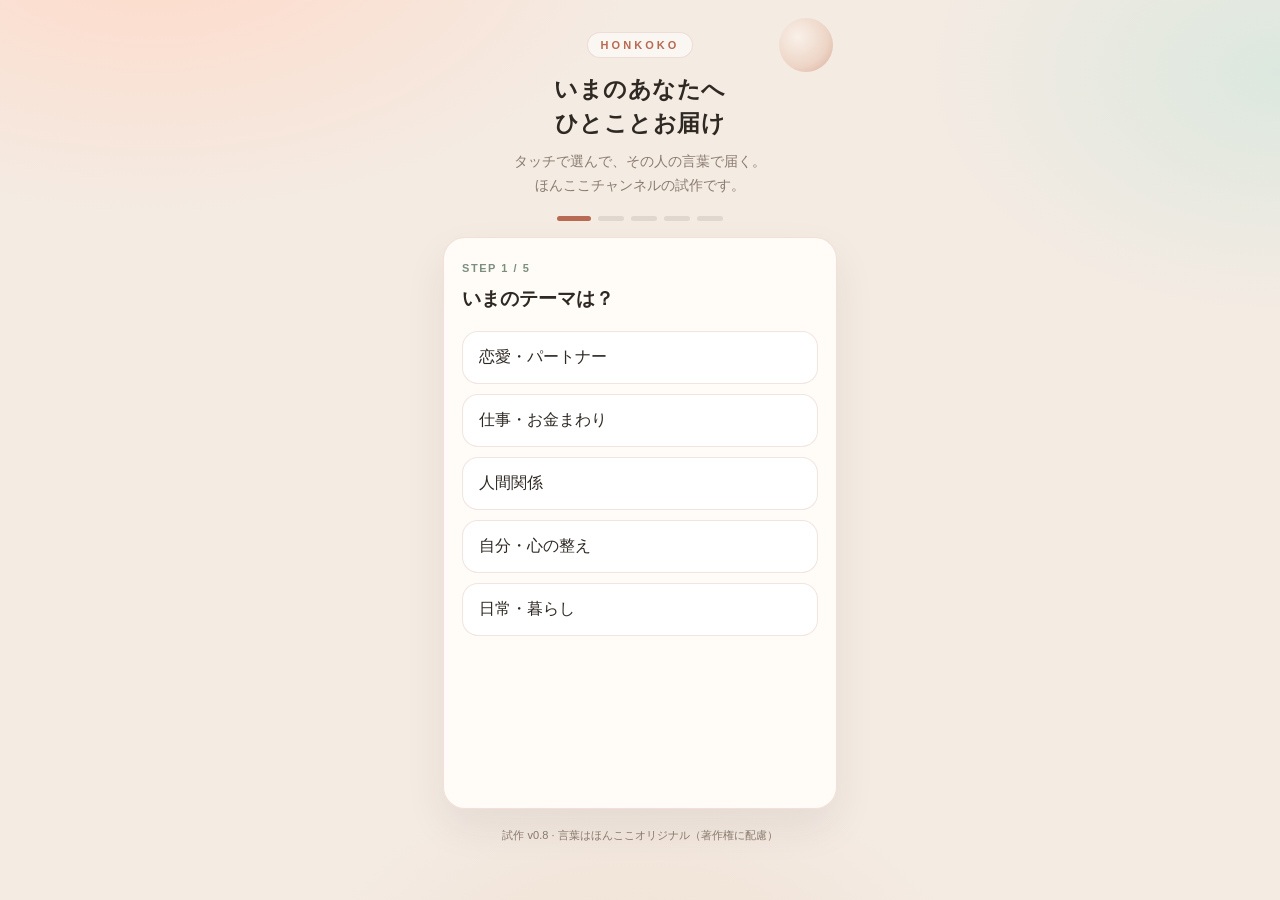
==== index.html @ 50300894 "Add ほんここ prototype" ====
<!DOCTYPE html>
<html lang="ja">
<head>
  <meta charset="UTF-8" />
  <meta name="viewport" content="width=device-width, initial-scale=1, viewport-fit=cover" />
  <meta name="theme-color" content="#f7f0e8" />
  <meta name="description" content="ほんここチャンネルのひとこと導き。直感で選ぶだけで、いまのあなたへ言葉をお届けします。" />
  <meta property="og:title" content="ほんここ — いまのあなたへ" />
  <meta property="og:description" content="直感で選ぶだけ。宇宙からのひとことをお届けします。" />
  <meta property="og:type" content="website" />
  <meta name="twitter:card" content="summary" />
  <link rel="icon" href="data:image/svg+xml,%3Csvg xmlns='http://www.w3.org/2000/svg' viewBox='0 0 64 64'%3E%3Ccircle cx='32' cy='32' r='30' fill='%23c4785a'/%3E%3Ctext x='32' y='40' text-anchor='middle' font-size='28' fill='white'%3Eほ%3C/text%3E%3C/svg%3E" />
  <title>ほんここ — いまのあなたへ</title>
  <style>
    :root {
      --bg: #f4ebe3;
      --ink: #2f2924;
      --muted: #8a7b6e;
      --accent: #b86b52;
      --accent2: #7a8f7e;
      --card: rgba(255, 252, 248, 0.92);
      --line: rgba(184, 107, 82, 0.18);
      --shadow: 0 18px 40px rgba(47, 41, 36, 0.08);
      --radius: 22px;
      --font: "Hiragino Sans", "Hiragino Kaku Gothic ProN", "Noto Sans JP", "Yu Gothic", sans-serif;
    }
    * { box-sizing: border-box; }
    html, body { height: 100%; }
    body {
      margin: 0;
      font-family: var(--font);
      color: var(--ink);
      background:
        radial-gradient(900px 520px at 12% -8%, #ffd9c8 0%, transparent 55%),
        radial-gradient(700px 480px at 100% 8%, #dce8df 0%, transparent 50%),
        radial-gradient(600px 400px at 50% 110%, #f0e0d2 0%, transparent 55%),
        var(--bg);
      min-height: 100%;
    }
    .shell {
      max-width: 430px;
      margin: 0 auto;
      min-height: 100%;
      padding: 28px 18px 44px;
      display: flex;
      flex-direction: column;
      position: relative;
    }
    .shell::before {
      content: "";
      position: absolute;
      top: 18px; right: 22px;
      width: 54px; height: 54px;
      border-radius: 50%;
      background: radial-gradient(circle at 35% 35%, #fff6ee, #e8c4b0 60%, #c4785a 100%);
      opacity: 0.55;
      filter: blur(0.2px);
      pointer-events: none;
    }
    header {
      text-align: center;
      padding: 4px 8px 14px;
      position: relative;
      z-index: 1;
    }
    .brand {
      display: inline-block;
      font-size: 11px;
      letter-spacing: 0.28em;
      color: var(--accent);
      font-weight: 700;
      padding: 6px 12px;
      border: 1px solid var(--line);
      border-radius: 999px;
      background: rgba(255,255,255,0.55);
    }
    h1 {
      margin: 14px 0 0;
      font-size: 1.42rem;
      font-weight: 700;
      line-height: 1.5;
      letter-spacing: 0.02em;
    }
    .sub {
      margin: 10px 0 0;
      font-size: 0.88rem;
      color: var(--muted);
      line-height: 1.7;
    }
    .progress {
      display: flex;
      gap: 7px;
      justify-content: center;
      margin: 4px 0 16px;
    }
    .dot {
      width: 26px;
      height: 5px;
      border-radius: 99px;
      background: rgba(47,41,36,0.1);
      transition: background 0.25s ease, width 0.25s ease;
    }
    .dot.on {
      background: var(--accent);
      width: 34px;
    }
    .card {
      background: var(--card);
      border: 1px solid var(--line);
      border-radius: var(--radius);
      box-shadow: var(--shadow);
      padding: 24px 18px 18px;
      flex: 1;
      backdrop-filter: blur(8px);
      -webkit-backdrop-filter: blur(8px);
    }
    .q-label {
      font-size: 11px;
      color: var(--accent2);
      letter-spacing: 0.14em;
      margin-bottom: 10px;
      font-weight: 700;
    }
    .q-title {
      font-size: 1.18rem;
      font-weight: 700;
      margin: 0 0 18px;
      line-height: 1.55;
    }
    .choices { display: grid; gap: 10px; }
    button.choice {
      appearance: none;
      border: 1.5px solid var(--line);
      background: #fff;
      color: var(--ink);
      border-radius: 16px;
      padding: 15px 16px;
      font: inherit;
      font-size: 1rem;
      text-align: left;
      cursor: pointer;
      transition: border-color 0.15s, background 0.15s, transform 0.08s, box-shadow 0.15s;
      box-shadow: 0 1px 0 rgba(255,255,255,0.8) inset;
    }
    button.choice:active { transform: scale(0.985); }
    button.choice:hover, button.choice:focus-visible {
      border-color: var(--accent);
      background: #f8ebe4;
      outline: none;
      box-shadow: 0 6px 16px rgba(184, 107, 82, 0.12);
    }
    .chips {
      display: flex;
      flex-wrap: wrap;
      gap: 8px;
      margin: 0 0 4px;
    }
    .chip {
      appearance: none;
      border: 1px solid var(--line);
      background: #fff;
      color: var(--muted);
      border-radius: 999px;
      padding: 8px 12px;
      font: inherit;
      font-size: 0.82rem;
      cursor: pointer;
    }
    .chip:hover, .chip:focus-visible {
      border-color: var(--accent);
      color: var(--accent);
      outline: none;
    }
    .who-field { display: grid; gap: 12px; }
    .who-input {
      width: 100%;
      appearance: none;
      border: 1.5px solid var(--line);
      background: #fff;
      color: var(--ink);
      border-radius: 16px;
      padding: 15px 16px;
      font: inherit;
      font-size: 1rem;
    }
    .who-input:focus {
      outline: none;
      border-color: var(--accent);
      background: #fff8f4;
    }
    .who-hint {
      margin: 0;
      font-size: 0.82rem;
      color: var(--muted);
      line-height: 1.6;
    }
    .result { text-align: center; padding: 6px 2px 2px; }
    .result .tag {
      display: inline-block;
      font-size: 11px;
      color: var(--accent2);
      background: #e8f0ea;
      border-radius: 99px;
      padding: 5px 12px;
      margin-bottom: 14px;
      letter-spacing: 0.04em;
      font-weight: 700;
    }
    .from-who {
      font-size: 0.92rem;
      color: var(--accent);
      font-weight: 700;
      margin: 0 0 12px;
      letter-spacing: 0.06em;
    }
    .quote {
      font-size: 1.12rem;
      line-height: 1.9;
      font-weight: 600;
      margin: 0 0 16px;
      white-space: pre-wrap;
      text-align: left;
      background: linear-gradient(180deg, #fff 0%, #fbf6f1 100%);
      border: 1px solid var(--line);
      border-radius: 18px;
      padding: 18px 16px;
    }
    .meta {
      font-size: 0.84rem;
      color: var(--muted);
      line-height: 1.65;
      margin: 0 0 20px;
    }
    .actions { display: grid; gap: 10px; }
    .btn {
      appearance: none;
      border: none;
      border-radius: 16px;
      padding: 15px 16px;
      font: inherit;
      font-size: 1rem;
      font-weight: 700;
      cursor: pointer;
    }
    .btn.primary {
      background: linear-gradient(180deg, #c8836a 0%, var(--accent) 100%);
      color: #fff;
      box-shadow: 0 8px 18px rgba(184, 107, 82, 0.28);
    }
    .btn.ghost {
      background: transparent;
      color: var(--ink);
      border: 1.5px solid var(--line);
    }
    .foot {
      text-align: center;
      margin-top: 18px;
      font-size: 11px;
      color: var(--muted);
      line-height: 1.6;
    }
    .hidden { display: none !important; }
  </style>
</head>
<body>
  <div class="shell">
    <header>
      <div class="brand">HONKOKO</div>
      <h1>いまのあなたへ<br />ひとことお届け</h1>
      <p class="sub">タッチで選んで、その人の言葉で届く。<br />ほんここチャンネルの試作です。</p>
    </header>

    <div class="progress" id="progress" aria-hidden="true">
      <div class="dot on" data-i="0"></div>
      <div class="dot" data-i="1"></div>
      <div class="dot" data-i="2"></div>
      <div class="dot" data-i="3"></div>
      <div class="dot" data-i="4"></div>
    </div>

    <main class="card" id="card"></main>

    <p class="foot">試作 v0.8 · 言葉はほんここオリジナル（著作権に配慮）</p>
  </div>

  <script>
    const questions = [
      {
        id: "theme",
        label: "STEP 1 / 5",
        title: "いまのテーマは？",
        choices: [
          { id: "love", label: "恋愛・パートナー" },
          { id: "work", label: "仕事・お金まわり" },
          { id: "people", label: "人間関係" },
          { id: "self", label: "自分・心の整え" },
          { id: "daily", label: "日常・暮らし" }
        ]
      },
      {
        id: "mood",
        label: "STEP 2 / 5",
        title: "いまの気分にいちばん近いのは？",
        choices: [
          { id: "tired", label: "ちょっと疲れている" },
          { id: "anxious", label: "不安がちらつく" },
          { id: "hopeful", label: "少し前向き" },
          { id: "foggy", label: "ぼんやりしている" }
        ]
      },
      {
        id: "need",
        label: "STEP 3 / 5",
        title: "いま、いちばんほしいものは？",
        choices: [
          { id: "ease", label: "安心・やすらぎ" },
          { id: "courage", label: "勇気・一歩" },
          { id: "kindness", label: "優しさ・許し" },
          { id: "reset", label: "切り替え・リセット" }
        ]
      },
      {
        id: "tone",
        label: "STEP 4 / 5",
        title: "どんな響きがいい？",
        choices: [
          { id: "soft", label: "やさしく包む" },
          { id: "clear", label: "きっぱり短い" },
          { id: "warm", label: "あたたかく励ます" },
          { id: "light", label: "くすっと軽い" }
        ]
      },
      {
        id: "who",
        label: "STEP 5 / 5",
        title: "最終、誰に言ってもらいたい？",
        type: "text",
        placeholder: "例）お母さん、未来の自分、推し、先生…",
        button: "この人の言葉で聞く",
        hint: "入力した人が言いそうな口調で届きます。下の候補をタップしてもOK。"
      }
    ];

    // Original lines only — no third-party copyrighted quotes
    const lines = [
      { themes: ["self", "daily"], moods: ["tired"], needs: ["ease"], tones: ["soft"], text: "今日は、ちゃんと休むことも前進です。肩の力、ひとつだけ抜いてみよう。", vibe: "やすらぎ" },
      { themes: ["self", "daily"], moods: ["tired"], needs: ["ease"], tones: ["clear"], text: "休む。それが今日の仕事です。", vibe: "休息宣言" },
      { themes: ["self", "daily"], moods: ["tired"], needs: ["ease"], tones: ["warm"], text: "がんばった自分に、先にありがとうを。残りは、明日の自分が運んでくれます。", vibe: "ねぎらい" },
      { themes: ["self", "daily"], moods: ["tired"], needs: ["ease"], tones: ["light"], text: "バッテリー残量、見なくても低そう。充電タイム開始でーす。", vibe: "充電開始" },
      { themes: ["self", "daily"], moods: ["tired"], needs: ["courage"], tones: ["soft"], text: "疲れていても、ほんの小さな一歩なら届く。その一歩で十分、今日は前進。", vibe: "小さな一歩" },
      { themes: ["self", "daily"], moods: ["tired"], needs: ["courage"], tones: ["clear"], text: "大仕事は明日。今日は、できるひとつだけ。", vibe: "ひとつだけ" },
      { themes: ["self", "daily"], moods: ["tired"], needs: ["courage"], tones: ["warm"], text: "大きな一歩じゃなくていい。コップ一杯の水くらいの勇気で、十分いまは前進。", vibe: "小さな勇気" },
      { themes: ["self", "daily"], moods: ["tired"], needs: ["courage"], tones: ["light"], text: "勇者も、まずは靴下から。今日のクエストはそれくらいで合格。", vibe: "靴下クエスト" },
      { themes: ["self", "daily"], moods: ["tired"], needs: ["kindness"], tones: ["soft"], text: "自分にだけは、今日いちばんやさしい人でいてあげて。", vibe: "自己への優しさ" },
      { themes: ["self", "daily"], moods: ["tired"], needs: ["kindness"], tones: ["clear"], text: "自分を責めない。今日はそれだけで立派。", vibe: "責めない" },
      { themes: ["self", "daily"], moods: ["tired"], needs: ["kindness"], tones: ["warm"], text: "ここまで来た自分を、まずは抱きしめてあげよう。成果より、存在をほめて。", vibe: "存在をほめる" },
      { themes: ["self", "daily"], moods: ["tired"], needs: ["kindness"], tones: ["light"], text: "完璧じゃなくていい日を、公式に許可します。はんこ、ぽん。", vibe: "ゆるし" },
      { themes: ["self", "daily"], moods: ["tired"], needs: ["reset"], tones: ["soft"], text: "いったん、心のタブを閉じよう。開きすぎたままでは、だれでも重い。", vibe: "タブを閉じる" },
      { themes: ["self", "daily"], moods: ["tired"], needs: ["reset"], tones: ["clear"], text: "いったん止めていい。止まった場所から、また歩き出せる。", vibe: "リセット" },
      { themes: ["self", "daily"], moods: ["tired"], needs: ["reset"], tones: ["warm"], text: "今日の終わりは、新しい始まりの入口。深呼吸ひとつで、場面転換。", vibe: "場面転換" },
      { themes: ["self", "daily"], moods: ["tired"], needs: ["reset"], tones: ["light"], text: "脳内ラジオ、いったんミュート。CMの時間です。", vibe: "ミュート" },
      { themes: ["self", "daily"], moods: ["anxious"], needs: ["ease"], tones: ["soft"], text: "不安は、未来の予報です。いまこの呼吸だけは、確実にあなたの味方。", vibe: "安心" },
      { themes: ["self", "daily"], moods: ["anxious"], needs: ["ease"], tones: ["clear"], text: "全部やらなくていい。いま扱えるひとつだけ、手元に置こう。", vibe: "焦点" },
      { themes: ["self", "daily"], moods: ["anxious"], needs: ["ease"], tones: ["warm"], text: "心配の波が来ても、岸にあなたはいる。波は通り過ぎるもの。", vibe: "岸にいる" },
      { themes: ["self", "daily"], moods: ["anxious"], needs: ["ease"], tones: ["light"], text: "不安ちゃん、受付は明日の朝九時からでお願いします。", vibe: "受付時間" },
      { themes: ["self", "daily"], moods: ["anxious"], needs: ["courage"], tones: ["soft"], text: "怖くてもいい。怖い気持ちの隣に、そっと座ってあげよう。", vibe: "寄り添い" },
      { themes: ["self", "daily"], moods: ["anxious"], needs: ["courage"], tones: ["clear"], text: "わからないままでも、次の小さな選択はできる。それで十分。", vibe: "決断の種" },
      { themes: ["self", "daily"], moods: ["anxious"], needs: ["courage"], tones: ["warm"], text: "震えながらでも進んだ人は、たくさんいる。あなたもその列に並んでいい。", vibe: "震えながらの一歩" },
      { themes: ["self", "daily"], moods: ["anxious"], needs: ["courage"], tones: ["light"], text: "心臓ドッキンドッキンは、やる気のファンファーレかも。解釈、自由です。", vibe: "ファンファーレ" },
      { themes: ["self", "daily"], moods: ["anxious"], needs: ["kindness"], tones: ["soft"], text: "心配しすぎた自分も、守りたかっただけ。まずは労ってから整えよう。", vibe: "理解" },
      { themes: ["self", "daily"], moods: ["anxious"], needs: ["kindness"], tones: ["clear"], text: "不安な自分を、敵にしない。味方にすると楽になる。", vibe: "味方にする" },
      { themes: ["self", "daily"], moods: ["anxious"], needs: ["kindness"], tones: ["warm"], text: "慎重なあなたは、大事なものを守れる人。その性質は宝物です。", vibe: "慎重は宝物" },
      { themes: ["self", "daily"], moods: ["anxious"], needs: ["kindness"], tones: ["light"], text: "心配屋さん表彰状、今日もあなたに。でも副賞はホットミルクで。", vibe: "表彰状" },
      { themes: ["self", "daily"], moods: ["anxious"], needs: ["reset"], tones: ["soft"], text: "頭のざわめきを、いったん床に置いてみよう。持ち運ぶのは、いまだけでいい。", vibe: "床に置く" },
      { themes: ["self", "daily"], moods: ["anxious"], needs: ["reset"], tones: ["clear"], text: "想像の最悪は、いったん閉じて。現実の次の一歩だけ見る。", vibe: "最悪を閉じる" },
      { themes: ["self", "daily"], moods: ["anxious"], needs: ["reset"], tones: ["warm"], text: "思考のループから降りて、温かい飲み物の側へ。体が先に落ち着くと、心も続く。", vibe: "体から整える" },
      { themes: ["self", "daily"], moods: ["anxious"], needs: ["reset"], tones: ["light"], text: "脳内ニュース速報、一時休止。茶番はあとで見直せばいい。", vibe: "軽やか切り替え" },
      { themes: ["self", "daily"], moods: ["hopeful"], needs: ["ease"], tones: ["soft"], text: "うまくいきそうな日ほど、自分を急かさなくていい。流れに身を預けて。", vibe: "流れ" },
      { themes: ["self", "daily"], moods: ["hopeful"], needs: ["ease"], tones: ["clear"], text: "期待は持つ。執着は置いていく。そのバランスが、いちばん強い。", vibe: "バランス" },
      { themes: ["self", "daily"], moods: ["hopeful"], needs: ["ease"], tones: ["warm"], text: "いい予感があるなら、肩の力は抜いたまま受け取ろう。余裕が幸運を呼ぶ。", vibe: "余裕で受け取る" },
      { themes: ["self", "daily"], moods: ["hopeful"], needs: ["ease"], tones: ["light"], text: "今日の運気、いい感じ。焦って追い駆けると、走って逃げるかも。", vibe: "追いかけない" },
      { themes: ["self", "daily"], moods: ["hopeful"], needs: ["courage"], tones: ["soft"], text: "その予感、大事にして。小さな火種は、大事にするとちゃんと灯になる。", vibe: "予感を大事に" },
      { themes: ["self", "daily"], moods: ["hopeful"], needs: ["courage"], tones: ["clear"], text: "うまくいく確信がなくても、試す許可はもう出ている。", vibe: "試す許可" },
      { themes: ["self", "daily"], moods: ["hopeful"], needs: ["courage"], tones: ["warm"], text: "前に進みたい気持ちがいるなら、もうスタートは切れている。あとは速度の調整だけ。", vibe: "スタート済" },
      { themes: ["self", "daily"], moods: ["hopeful"], needs: ["courage"], tones: ["light"], text: "やる気ゲージ満タンっぽい。ボス戦のまえに、まずセーブしてね。", vibe: "セーブして進む" },
      { themes: ["self", "daily"], moods: ["hopeful"], needs: ["kindness"], tones: ["soft"], text: "うまくいきそうな自分にも、やさしくいて。張り切りすぎは、優しさの反対。", vibe: "張り切りすぎ注意" },
      { themes: ["self", "daily"], moods: ["hopeful"], needs: ["kindness"], tones: ["clear"], text: "好調な日ほど、自分と周囲にありがとうを。", vibe: "ありがとう" },
      { themes: ["self", "daily"], moods: ["hopeful"], needs: ["kindness"], tones: ["warm"], text: "前を向けるあなたは、すでに誰かの灯りになっているかもしれない。", vibe: "灯" },
      { themes: ["self", "daily"], moods: ["hopeful"], needs: ["kindness"], tones: ["light"], text: "いい調子の自分に、拍手。観客はいまのところ一人で十分。", vibe: "一人拍手" },
      { themes: ["self", "daily"], moods: ["hopeful"], needs: ["reset"], tones: ["soft"], text: "勢いがあるときほど、一度立ち止まれます。景色を見てから再出発。", vibe: "景色を見る" },
      { themes: ["self", "daily"], moods: ["hopeful"], needs: ["reset"], tones: ["clear"], text: "良い流れは、整えながら乗る。散らかしたままでは続かない。", vibe: "整えながら" },
      { themes: ["self", "daily"], moods: ["hopeful"], needs: ["reset"], tones: ["warm"], text: "前向きな今を、深呼吸で一度リセット。新鮮なまま、次へ運ぼう。", vibe: "新鮮なまま" },
      { themes: ["self", "daily"], moods: ["hopeful"], needs: ["reset"], tones: ["light"], text: "いい感じの波、来てる。乗りすぎず、ジャンプしすぎず、にこっと漕ごう。", vibe: "軽やか前進" },
      { themes: ["self", "daily"], moods: ["foggy"], needs: ["ease"], tones: ["soft"], text: "はっきりしなくていい時間もあります。ぼんやりのまま、安心していよう。", vibe: "ぼんやり安心" },
      { themes: ["self", "daily"], moods: ["foggy"], needs: ["ease"], tones: ["clear"], text: "決めなくていい。今日は、決める日じゃなくていい。", vibe: "決めなくていい" },
      { themes: ["self", "daily"], moods: ["foggy"], needs: ["ease"], tones: ["warm"], text: "わからないままでも、あなたはここにいる。それだけで今日の合格点。", vibe: "存在の安心" },
      { themes: ["self", "daily"], moods: ["foggy"], needs: ["ease"], tones: ["light"], text: "頭のなか、霧警報発令中。運転は控えめに、おやつは多めに。", vibe: "霧警報" },
      { themes: ["self", "daily"], moods: ["foggy"], needs: ["courage"], tones: ["soft"], text: "見えなくても、足もとだけは確か。そこからでいい。", vibe: "足もと" },
      { themes: ["self", "daily"], moods: ["foggy"], needs: ["courage"], tones: ["clear"], text: "全体像はあと。まずは目の前の五分だけ動く。", vibe: "五分だけ" },
      { themes: ["self", "daily"], moods: ["foggy"], needs: ["courage"], tones: ["warm"], text: "はっきりしなくていい。ぼんやりしたままの優しさで、今日を通過しよう。", vibe: "ぼんやり優しさ" },
      { themes: ["self", "daily"], moods: ["foggy"], needs: ["courage"], tones: ["light"], text: "方向がぼやけてても、靴は履ける。外の空気が、ヒントを運んでくる。", vibe: "外への一歩" },
      { themes: ["self", "daily"], moods: ["foggy"], needs: ["kindness"], tones: ["soft"], text: "動けない日は、心が充電中のサイン。コンセントは抜かなくて大丈夫。", vibe: "充電" },
      { themes: ["self", "daily"], moods: ["foggy"], needs: ["kindness"], tones: ["clear"], text: "ぼんやり自分を、雑に扱わない。丁寧に扱うほど、霧は薄くなる。", vibe: "丁寧に扱う" },
      { themes: ["self", "daily"], moods: ["foggy"], needs: ["kindness"], tones: ["warm"], text: "ペースが遅い自分にも、席を用意してあげよう。ここにいていい。", vibe: "席がある" },
      { themes: ["self", "daily"], moods: ["foggy"], needs: ["kindness"], tones: ["light"], text: "頭の中、読み込み中です…しばらくお待ちください。お茶どうぞ。", vibe: "読み込み中" },
      { themes: ["self", "daily"], moods: ["foggy"], needs: ["reset"], tones: ["soft"], text: "ぼんやりも、心が整理している時間。霧が晴れる順番は、急がなくていい。", vibe: "霧の時間" },
      { themes: ["self", "daily"], moods: ["foggy"], needs: ["reset"], tones: ["clear"], text: "答えを急がなくていい。まず窓を開けて、空気だけ入れ替えよう。", vibe: "換気" },
      { themes: ["self", "daily"], moods: ["foggy"], needs: ["reset"], tones: ["warm"], text: "情報をいったん全部下ろして。空っぽのあとに、必要なものだけ戻そう。", vibe: "いったん空に" },
      { themes: ["self", "daily"], moods: ["foggy"], needs: ["reset"], tones: ["light"], text: "頭のデスクトップ、整理タイム。アイコン多すぎ案件です。", vibe: "デスクトップ整理" },
      { themes: ["self", "daily"], moods: ["tired", "foggy"], needs: ["ease", "kindness"], tones: ["soft", "warm"], text: "無理して輝かなくていい夜もある。淡い光のままで、十分美しい。", vibe: "淡い光" },
      { themes: ["self", "daily"], moods: ["anxious", "tired"], needs: ["ease", "reset"], tones: ["soft", "clear"], text: "心が騒がしいときは、世界を小さくしていい。いまの部屋と、いまの呼吸だけで。", vibe: "世界を小さく" },
      { themes: ["self", "daily"], moods: ["hopeful", "anxious"], needs: ["courage", "ease"], tones: ["warm", "soft"], text: "期待と不安が同居していても大丈夫。両方いるのは、本気のしるし。", vibe: "本気のしるし" },
      { themes: ["self", "daily"], moods: ["tired", "hopeful"], needs: ["courage", "reset"], tones: ["warm", "light"], text: "疲れてても、ほんの少し楽しみがある。その芽を、水の代わりに笑顔で。", vibe: "楽しみの芽" },
      { themes: ["self", "daily"], moods: ["foggy", "anxious"], needs: ["kindness", "ease"], tones: ["soft", "warm"], text: "はっきりしない不安も、名前をつけてあげると小さくなる。「わからない」でいい。", vibe: "名前をつける" },
      { themes: ["self", "daily"], moods: ["hopeful", "foggy"], needs: ["reset", "courage"], tones: ["clear", "light"], text: "霧の向こうに、たぶん道はある。見えなくても、一歩分だけ確かめて進もう。", vibe: "一歩分の確かさ" },
      { themes: ["self", "daily"], moods: ["tired"], needs: ["ease", "kindness"], tones: ["soft", "light"], text: "今日の自分に、満点じゃなくて「出席点」をあげよう。来ただけで偉い。", vibe: "出席点" },
      { themes: ["self", "daily"], moods: ["anxious"], needs: ["courage", "kindness"], tones: ["warm", "clear"], text: "怖いのは、あなたが大切にしている証拠。大切だから、守ろうとする。", vibe: "大切の証拠" },
      { themes: ["self", "daily"], moods: ["hopeful"], needs: ["kindness", "ease"], tones: ["soft", "warm"], text: "うまくいきそうなときほど、足元の自分を甘やかして。燃料は優しさです。", vibe: "燃料は優しさ" },
      { themes: ["self", "daily"], moods: ["foggy"], needs: ["reset", "ease"], tones: ["soft", "clear"], text: "考えすぎのスイッチ、オフ。感じるスイッチだけ、オンのままで。", vibe: "感じるオン" },
      { themes: ["self", "daily"], moods: ["tired", "anxious"], needs: ["reset"], tones: ["clear", "light"], text: "今日のノルマ、半分でいい。いや、三分の一でも天才。", vibe: "ノルマ半減" },
      { themes: ["self", "daily"], moods: ["hopeful"], needs: ["courage"], tones: ["soft", "warm", "clear"], text: "あなたの「やってみたい」は、すでに世界への招待状。返事は、小さな行動で。", vibe: "招待状" },
      { themes: ["love"], moods: ["anxious"], needs: ["ease"], tones: ["soft"], text: "好きな気持ちが揺れるときほど、自分の呼吸を先に大切に。関係は、落ち着いた場所から育ちます。", vibe: "恋愛・安心" },
      { themes: ["love"], moods: ["anxious"], needs: ["courage"], tones: ["warm"], text: "伝えてみたくなったその一言は、勇気の芽です。完璧な言い方じゃなくていい。", vibe: "恋愛・伝える" },
      { themes: ["love"], moods: ["hopeful"], needs: ["courage"], tones: ["clear"], text: "好意は、小さくても本物。試しに一歩だけ、素直になってみよう。", vibe: "恋愛・一歩" },
      { themes: ["love"], moods: ["tired"], needs: ["kindness"], tones: ["soft"], text: "好きな人の前でも、無理に元気じゃなくていい。素のあなたで、十分魅力がある。", vibe: "恋愛・素の自分" },
      { themes: ["love"], moods: ["foggy"], needs: ["reset"], tones: ["clear"], text: "相手の気持ちを想像しすぎたら、いったん停止。わかる範囲だけ扱う。", vibe: "恋愛・想像停止" },
      { themes: ["love"], moods: ["hopeful"], needs: ["ease"], tones: ["warm"], text: "うまくいきそうな恋ほど、焦らず味わって。急ぐほど、大事な景色を見落とす。", vibe: "恋愛・味わう" },
      { themes: ["love"], moods: ["anxious"], needs: ["kindness"], tones: ["light"], text: "既読スルーの裁判、本日休廷。判決はあした以降で大丈夫。", vibe: "恋愛・休廷" },
      { themes: ["love"], moods: ["tired"], needs: ["reset"], tones: ["soft"], text: "恋の悩みで疲れている日は、自分を恋人みたいに扱ってあげよう。", vibe: "恋愛・自分を大切に" },
      { themes: ["love"], moods: ["foggy"], needs: ["ease"], tones: ["warm"], text: "好きか嫌いか、いまはっきりしなくていい。心が追いつく順番を、待ってあげて。", vibe: "恋愛・待つ" },
      { themes: ["love"], moods: ["hopeful"], needs: ["kindness"], tones: ["soft"], text: "相手を大切にできる人は、自分のことも大切にしていい。両方あって、はじめて続く。", vibe: "恋愛・両立" },
      { themes: ["love"], moods: ["anxious"], needs: ["reset"], tones: ["clear"], text: "不安な空想より、今日できた優しさを見る。事実のほうが、心に優しい。", vibe: "恋愛・事実を見る" },
      { themes: ["love"], moods: ["tired"], needs: ["courage"], tones: ["light"], text: "告白レベルじゃなくていい。スタンプひとつ分の勇気から、物語は動く。", vibe: "恋愛・スタンプ一歩" },
      { themes: ["work"], moods: ["tired"], needs: ["ease"], tones: ["soft"], text: "仕事の疲れは、あなたの価値を下げません。今日の貢献に、静かに点をあげよう。", vibe: "仕事・ねぎらい" },
      { themes: ["work"], moods: ["anxious"], needs: ["courage"], tones: ["clear"], text: "全部やらなくていい。いまの一通、いまの一件だけを相手にする。", vibe: "仕事・一件だけ" },
      { themes: ["work"], moods: ["hopeful"], needs: ["courage"], tones: ["warm"], text: "新しい挑戦の予感があるなら、小さく試していい。失敗は、調べもの扱い。", vibe: "仕事・小さく試す" },
      { themes: ["work"], moods: ["foggy"], needs: ["reset"], tones: ["clear"], text: "優先順位が霧のときは、期限が近いものだけ残す。ほかはいったん待機。", vibe: "仕事・期限優先" },
      { themes: ["work"], moods: ["tired"], needs: ["reset"], tones: ["light"], text: "残業脳、退勤スタンプ。今夜のタスクは、湯船か布団です。", vibe: "仕事・退勤" },
      { themes: ["work"], moods: ["anxious"], needs: ["ease"], tones: ["soft"], text: "評価の心配が来たら、今日できた事実を三つ数える。不安より、事実が強い。", vibe: "仕事・事実三つ" },
      { themes: ["work"], moods: ["hopeful"], needs: ["ease"], tones: ["warm"], text: "うまくいきそうな仕事ほど、呼吸を忘れずに。余裕が、いちばんのスキル。", vibe: "仕事・余裕" },
      { themes: ["work"], moods: ["foggy"], needs: ["courage"], tones: ["warm"], text: "次のキャリアが見えなくても、今日の誠実さは積み上がっている。", vibe: "仕事・積み上げ" },
      { themes: ["work"], moods: ["anxious"], needs: ["kindness"], tones: ["soft"], text: "できなかった自分を責める前に、条件の厳しさを認めてあげよう。", vibe: "仕事・条件を認める" },
      { themes: ["work"], moods: ["tired"], needs: ["kindness"], tones: ["clear"], text: "休むことも、仕事の一部。壊れない設計が、いちばんの成果。", vibe: "仕事・休む設計" },
      { themes: ["work"], moods: ["hopeful"], needs: ["reset"], tones: ["clear"], text: "勢いがあるときほど、手順を整える。続く人は、散らかさない。", vibe: "仕事・整える" },
      { themes: ["work"], moods: ["foggy"], needs: ["ease"], tones: ["light"], text: "頭の会議、長すぎ。いったんお茶ブレイクリクエスト。", vibe: "仕事・お茶" },
      { themes: ["people"], moods: ["anxious"], needs: ["ease"], tones: ["soft"], text: "人の顔色が気になる日は、自分の顔色も見てあげて。あなたも守る対象です。", vibe: "人間関係・自分も守る" },
      { themes: ["people"], moods: ["tired"], needs: ["kindness"], tones: ["warm"], text: "いい人でい続けて疲れたなら、境界線を一本だけ引いていい。", vibe: "人間関係・境界線" },
      { themes: ["people"], moods: ["hopeful"], needs: ["courage"], tones: ["clear"], text: "伝えたい一言があるなら、短くていい。誠実さは、長さじゃ測れない。", vibe: "人間関係・短く伝える" },
      { themes: ["people"], moods: ["foggy"], needs: ["reset"], tones: ["soft"], text: "関係の正解が見えないときは、距離を少し調整するだけでも前進。", vibe: "人間関係・距離調整" },
      { themes: ["people"], moods: ["anxious"], needs: ["courage"], tones: ["warm"], text: "嫌われたくない気持ちは自然。それでも、自分を捨てない選択をしていい。", vibe: "人間関係・自分を捨てない" },
      { themes: ["people"], moods: ["tired"], needs: ["ease"], tones: ["clear"], text: "今日は連絡を減らしていい。沈黙も、関係を守る方法のひとつ。", vibe: "人間関係・沈黙も守り" },
      { themes: ["people"], moods: ["hopeful"], needs: ["kindness"], tones: ["soft"], text: "仲良くなれる予感があるなら、急がず誠実に。信頼は、ゆっくり煮込む料理。", vibe: "人間関係・信頼の煮込み" },
      { themes: ["people"], moods: ["foggy"], needs: ["ease"], tones: ["light"], text: "空気読みすぎアラート。今日は字幕なしで、素でいきましょう。", vibe: "人間関係・素で" },
      { themes: ["people"], moods: ["anxious"], needs: ["reset"], tones: ["clear"], text: "相手の頭の中は、開けない宝箱。推測ゲームは、ここで終了。", vibe: "人間関係・推測終了" },
      { themes: ["people"], moods: ["tired"], needs: ["reset"], tones: ["warm"], text: "人付き合いの疲れは、心の筋肉痛。ストレッチは、ひとり時間。", vibe: "人間関係・ひとり時間" },
      { themes: ["people"], moods: ["hopeful"], needs: ["ease"], tones: ["warm"], text: "良い関係は、頑張って取るものより、居やすい場所で育ちます。", vibe: "人間関係・居やすい場所" },
      { themes: ["people"], moods: ["foggy"], needs: ["courage"], tones: ["soft"], text: "気まずい空気も、通過できる。あなたは、その場面の永久住民じゃない。", vibe: "人間関係・通過できる" },
      { themes: ["self"], moods: ["tired"], needs: ["ease"], tones: ["soft"], text: "自分を整える時間は、ぜいたくじゃない。維持費です。払っていい。", vibe: "自分・維持費" },
      { themes: ["self"], moods: ["anxious"], needs: ["kindness"], tones: ["warm"], text: "自己嫌悪が来たら、事実確認。あなたは、思っているほどひどくない。", vibe: "自分・事実確認" },
      { themes: ["self"], moods: ["hopeful"], needs: ["courage"], tones: ["clear"], text: "変わりたい気持ちがあるなら、もう変化は始まっている。あとは習慣の設計。", vibe: "自分・習慣設計" },
      { themes: ["self"], moods: ["foggy"], needs: ["reset"], tones: ["soft"], text: "自分探しは、急がなくていい。今日の好みをひとつ見つけるだけで前進。", vibe: "自分・好みひとつ" },
      { themes: ["self"], moods: ["tired"], needs: ["kindness"], tones: ["light"], text: "自己啓発の宿題、今日は提出不要。休んだ自分に花丸。", vibe: "自分・花丸" },
      { themes: ["self"], moods: ["anxious"], needs: ["ease"], tones: ["clear"], text: "他人のペース表は捨てていい。あなたの時計で生きる。", vibe: "自分・自分の時計" },
      { themes: ["self"], moods: ["hopeful"], needs: ["ease"], tones: ["warm"], text: "成長の予感がある日は、自分を急かさず、観察してあげよう。", vibe: "自分・観察" },
      { themes: ["self"], moods: ["foggy"], needs: ["courage"], tones: ["warm"], text: "何者かになる前に、いまの自分を否定しない。土台があるから、上に建つ。", vibe: "自分・土台" },
      { themes: ["self"], moods: ["tired"], needs: ["reset"], tones: ["clear"], text: "比較ブラウザ、すべて閉じる。開くのは、自分のタブだけ。", vibe: "自分・比較を閉じる" },
      { themes: ["self"], moods: ["anxious"], needs: ["courage"], tones: ["soft"], text: "自信がなくても、自分の味方宣言はできる。宣言から、感覚は後追いする。", vibe: "自分・味方宣言" },
      { themes: ["self"], moods: ["hopeful"], needs: ["kindness"], tones: ["soft"], text: "前を向ける自分を、ちゃんとほめて。厳しさより、承認が伸びる肥料。", vibe: "自分・承認" },
      { themes: ["self"], moods: ["foggy"], needs: ["ease"], tones: ["light"], text: "アイデンティティ更新中…しばらくぼんやりでOKです。", vibe: "自分・更新中" },
      { themes: ["daily"], moods: ["tired"], needs: ["ease"], tones: ["soft"], text: "暮らしの幸せは、大きなイベントより、温かい一杯に宿ることが多い。", vibe: "日常・一杯" },
      { themes: ["daily"], moods: ["anxious"], needs: ["reset"], tones: ["clear"], text: "部屋のすみをひとつ整える。心のすみも、ついてきれいになりやすい。", vibe: "日常・すみ一つ" },
      { themes: ["daily"], moods: ["hopeful"], needs: ["courage"], tones: ["warm"], text: "小さな予定をひとつ入れよう。日常が、物語のページをめくる。", vibe: "日常・小さな予定" },
      { themes: ["daily"], moods: ["foggy"], needs: ["ease"], tones: ["soft"], text: "何もしない午後も、暮らしの一部。空白があるから、色が映える。", vibe: "日常・空白" },
      { themes: ["daily"], moods: ["tired"], needs: ["kindness"], tones: ["light"], text: "家事クエスト、今日はメインだけ。サイドディッシュは明日の自分へ。", vibe: "日常・家事メインだけ" },
      { themes: ["daily"], moods: ["anxious"], needs: ["ease"], tones: ["warm"], text: "明日の心配より、今夜の枕の高さを整える。体が先、心はあとから。", vibe: "日常・枕から" },
      { themes: ["daily"], moods: ["hopeful"], needs: ["ease"], tones: ["soft"], text: "いい朝の予感があるなら、急がず支度を。急ぐと、香りを取りこぼす。", vibe: "日常・香りを残す" },
      { themes: ["daily"], moods: ["foggy"], needs: ["reset"], tones: ["clear"], text: "スマホを五分置く。窓の外の情報だけで、頭は十分更新される。", vibe: "日常・窓の外" },
      { themes: ["daily"], moods: ["tired"], needs: ["reset"], tones: ["warm"], text: "一日の終わりに、できたことを三つだけ書く。暮らしは、それで十分美しい。", vibe: "日常・三つ書く" },
      { themes: ["daily"], moods: ["anxious"], needs: ["courage"], tones: ["soft"], text: "小さな不安は、散歩一周で薄まることが多い。足が、心の換気扇。", vibe: "日常・散歩換気" },
      { themes: ["daily"], moods: ["hopeful"], needs: ["kindness"], tones: ["clear"], text: "今日の自分に、ありがとうを一言。日常の感謝は、最強の習慣。", vibe: "日常・一言ありがとう" },
      { themes: ["daily"], moods: ["foggy"], needs: ["courage"], tones: ["light"], text: "献立が決まらなくても、世界は終わらない。卵があれば、だいたい勝てる。", vibe: "日常・卵があれば" }
    ];

    const fallback = [
      { text: "いまのあなたに合う言葉は、きっと近くにあります。ひと呼吸おいてから、もう一度選んでみて。", vibe: "ほんここ" },
      { text: "選んだ気持ちそのものが、もう答えの入口です。急がなくて大丈夫。", vibe: "ほんここ" }
    ];

    const whoChips = ["お母さん", "お父さん", "未来の自分", "推し", "先生", "親友", "パートナー"];

    function escapeHtml(s) {
      return String(s).replace(/[<>&]/g, (c) => ({ "<": "&lt;", ">": "&gt;", "&": "&amp;" }[c]));
    }

    function classifyWho(who) {
      const w = String(who || "");
      if (/母|ママ|おかあ|おかん|ばあ/.test(w)) return "mother";
      if (/父|パパ|おとお|おやじ|じい/.test(w)) return "father";
      if (/先生|師匠|メンター|上司/.test(w)) return "teacher";
      if (/推し|アイドル|配信者/.test(w)) return "oshi";
      if (/未来|あとの自分|一年後|十年後/.test(w)) return "futureSelf";
      if (/友|親友|仲間|同僚/.test(w)) return "friend";
      if (/パートナー|彼|彼女|恋人|旦那|夫|妻|嫁/.test(w)) return "partner";
      if (/ほんここ|^$/.test(w)) return "honkoko";
      return "custom";
    }

    function softCore(text) {
      let t = String(text).trim();
      t = t.replace(/ましょう[。．]?$/u, "ね。");
      t = t.replace(/です[。．]?$/u, "だよ。");
      t = t.replace(/しよう[。．]?$/u, "しようね。");
      return t;
    }

    /** Rewrite the line so it sounds like something that person would say. */
    function speakAs(who, text) {
      const core = softCore(text);
      const kind = classifyWho(who);
      const name = String(who || "ほんここ").trim() || "ほんここ";
      switch (kind) {
        case "mother":
          return `大丈夫よ。${core}\nお母さんは、ずっとあなたの味方だからね。`;
        case "father":
          return `${core}\n無理すんなよ。お前なら、ちゃんとやれる。`;
        case "teacher":
          return `${core}\n焦らなくていい。いまの一歩を、丁寧にいきましょう。`;
        case "oshi":
          return `ねえ、聞いて？\n${core}\nだいじょうぶ。推しは見てるよ。`;
        case "futureSelf":
          return `過去のわたしへ。\n${core}\nあのときの選択、ちゃんと届いてるよ。`;
        case "friend":
          return `ねえ。${core}\nひとりで抱えないで、いつでも呼んで。`;
        case "partner":
          return `${core}\nそばにいるよ。あなたのペースでいい。`;
        case "honkoko":
          return `${core}`;
        default:
          return `${name}として言うね。\n${core}\n—— ${name}より。`;
      }
    }

    const state = { step: 0, answers: {} };
    const card = document.getElementById("card");
    const progress = document.getElementById("progress");

    function updateDots() {
      progress.querySelectorAll(".dot").forEach((d) => {
        const i = Number(d.dataset.i);
        d.classList.toggle("on", i <= state.step && state.step < questions.length);
      });
      progress.classList.toggle("hidden", state.step >= questions.length);
    }

    function pickLine() {
      const { theme, mood, need, tone } = state.answers;
      const scored = lines
        .map((L) => {
          let score = 0;
          const themes = L.themes || ["self", "daily"];
          if (themes.includes(theme)) score += 4;
          if (L.moods.includes(mood)) score += 3;
          if (L.needs.includes(need)) score += 3;
          if (L.tones.includes(tone)) score += 2;
          return { L, score };
        })
        .filter((x) => x.score >= 7)
        .sort((a, b) => b.score - a.score);

      if (scored.length) {
        const best = scored[0].score;
        const top = scored.filter((x) => x.score === best);
        return top[Math.floor(Math.random() * top.length)].L;
      }
      // Prefer theme match even if softer on other axes
      const themed = lines.filter((L) => (L.themes || []).includes(theme));
      const pool = themed.length ? themed : lines;
      const loose = pool.filter(
        (L) => L.moods.includes(mood) || L.needs.includes(need) || L.tones.includes(tone)
      );
      if (loose.length) return loose[Math.floor(Math.random() * loose.length)];
      if (themed.length) return themed[Math.floor(Math.random() * themed.length)];
      return fallback[Math.floor(Math.random() * fallback.length)];
    }

    function advanceFromQuestion(q, value) {
      state.answers[q.id] = value;
      state.step += 1;
      if (state.step < questions.length) renderQuestion();
      else renderResult();
    }

    function renderQuestion() {
      updateDots();
      const q = questions[state.step];
      if (q.type === "text") {
        card.innerHTML = `
          <div class="q-label">${q.label}</div>
          <h2 class="q-title">${q.title}</h2>
          <div class="who-field">
            <div class="chips" id="whoChips"></div>
            <input class="who-input" id="whoInput" type="text" maxlength="40"
              placeholder="${q.placeholder}" autocomplete="off" />
            <p class="who-hint">${q.hint || ""}</p>
            <button type="button" class="btn primary" id="whoGo">${q.button}</button>
          </div>
        `;
        const input = document.getElementById("whoInput");
        const chipWrap = document.getElementById("whoChips");
        whoChips.forEach((label) => {
          const b = document.createElement("button");
          b.type = "button";
          b.className = "chip";
          b.textContent = label;
          b.onclick = () => {
            input.value = label;
            input.focus();
          };
          chipWrap.appendChild(b);
        });
        const go = () => {
          const v = (input.value || "").trim() || "ほんここ";
          advanceFromQuestion(q, v);
        };
        document.getElementById("whoGo").onclick = go;
        input.addEventListener("keydown", (e) => {
          if (e.key === "Enter") {
            e.preventDefault();
            go();
          }
        });
        setTimeout(() => input.focus(), 50);
        return;
      }
      card.innerHTML = `
        <div class="q-label">${q.label}</div>
        <h2 class="q-title">${q.title}</h2>
        <div class="choices">
          ${q.choices
            .map(
              (c) =>
                `<button type="button" class="choice" data-id="${c.id}">${c.label}</button>`
            )
            .join("")}
        </div>
      `;
      card.querySelectorAll(".choice").forEach((btn) => {
        btn.addEventListener("click", () => {
          advanceFromQuestion(q, btn.dataset.id);
        });
      });
    }

    function renderResult() {
      updateDots();
      const line = pickLine();
      const who = state.answers.who || "ほんここ";
      const spoken = speakAs(who, line.text);
      card.innerHTML = `
        <div class="result">
          <div class="tag">ほんここオリジナル · ${escapeHtml(line.vibe || "ひとこと")}</div>
          <p class="from-who">${escapeHtml(who)} の言葉で</p>
          <p class="quote">${escapeHtml(spoken)}</p>
          <p class="meta">選んだ組み合わせと、その人の言いそうな口調でお届けしました。<br />気に入ったら、スクショで保存してみてね。</p>
          <div class="actions">
            <button type="button" class="btn primary" id="again">もう一度ひく</button>
            <button type="button" class="btn ghost" id="same">同じ条件でもう一回</button>
          </div>
        </div>
      `;
      document.getElementById("again").onclick = () => {
        state.step = 0;
        state.answers = {};
        renderQuestion();
      };
      document.getElementById("same").onclick = () => {
        renderResult();
      };
    }

    renderQuestion();
  </script>
</body>
</html>
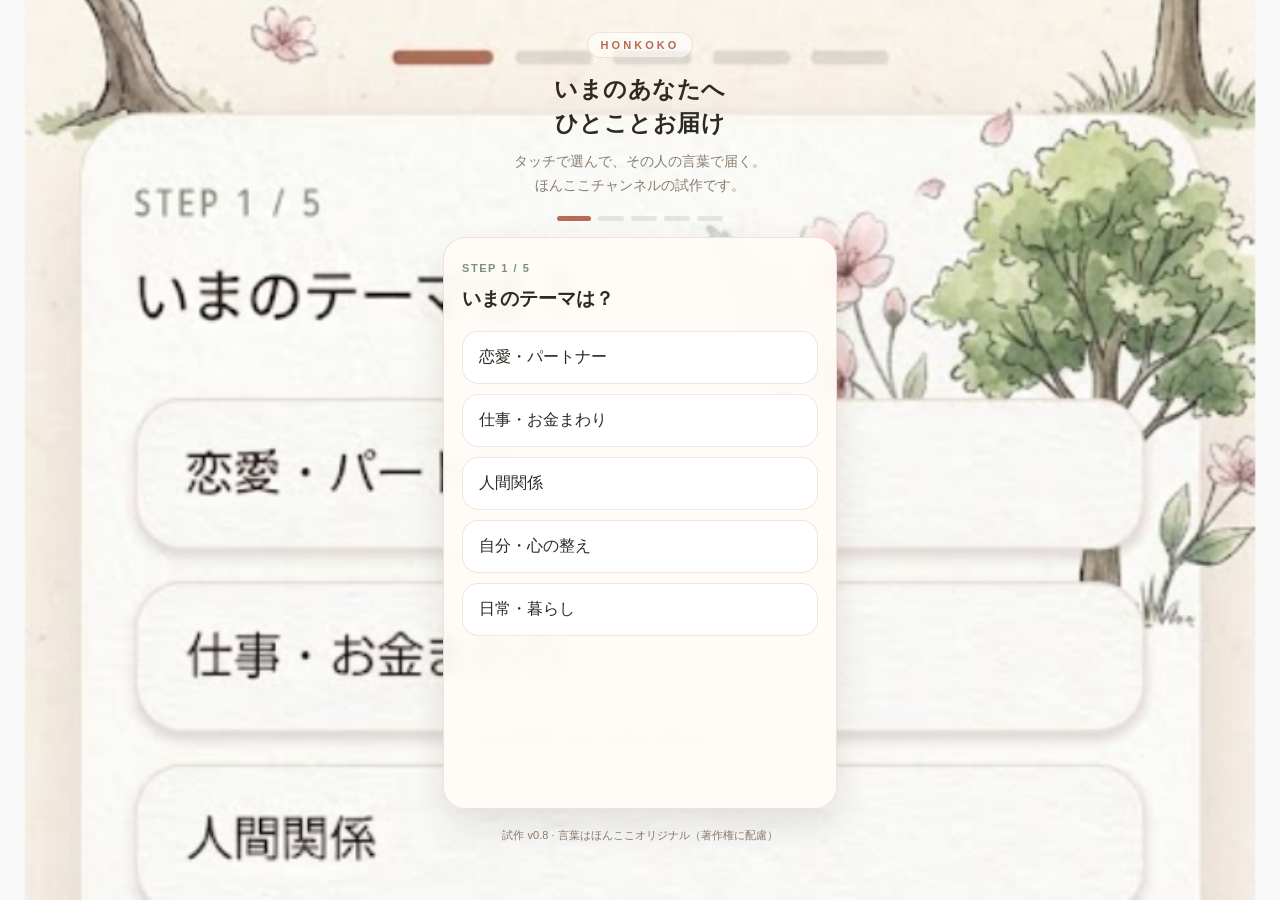
==== commit 763ee981: "Use the watercolor botanical art as the page background. Replace the peach and sage gradients and th" ====
--- a/index.html
+++ b/index.html
@@ -3,7 +3,7 @@
 <head>
   <meta charset="UTF-8" />
   <meta name="viewport" content="width=device-width, initial-scale=1, viewport-fit=cover" />
-  <meta name="theme-color" content="#f7f0e8" />
+  <meta name="theme-color" content="#FDFBF7" />
   <meta name="description" content="ほんここチャンネルのひとこと導き。直感で選ぶだけで、いまのあなたへ言葉をお届けします。" />
   <meta property="og:title" content="ほんここ — いまのあなたへ" />
   <meta property="og:description" content="直感で選ぶだけ。宇宙からのひとことをお届けします。" />
@@ -13,49 +13,51 @@
   <title>ほんここ — いまのあなたへ</title>
   <style>
     :root {
-      --bg: #f4ebe3;
+      --bg: #FDFBF7;
       --ink: #2f2924;
       --muted: #8a7b6e;
       --accent: #b86b52;
       --accent2: #7a8f7e;
-      --card: rgba(255, 252, 248, 0.92);
+      --card: rgba(255, 252, 248, 0.94);
       --line: rgba(184, 107, 82, 0.18);
-      --shadow: 0 18px 40px rgba(47, 41, 36, 0.08);
+      --shadow: 0 16px 36px rgba(62, 48, 36, 0.12);
       --radius: 22px;
       --font: "Hiragino Sans", "Hiragino Kaku Gothic ProN", "Noto Sans JP", "Yu Gothic", sans-serif;
     }
     * { box-sizing: border-box; }
     html, body { height: 100%; }
+    html { background: var(--bg); }
     body {
       margin: 0;
       font-family: var(--font);
       color: var(--ink);
-      background:
-        radial-gradient(900px 520px at 12% -8%, #ffd9c8 0%, transparent 55%),
-        radial-gradient(700px 480px at 100% 8%, #dce8df 0%, transparent 50%),
-        radial-gradient(600px 400px at 50% 110%, #f0e0d2 0%, transparent 55%),
-        var(--bg);
+      background: transparent;
       min-height: 100%;
+      min-height: 100dvh;
+    }
+    /* Fixed layer so the watercolor stays full-bleed while the card scrolls. */
+    body::before {
+      content: "";
+      position: fixed;
+      inset: 0;
+      z-index: 0;
+      pointer-events: none;
+      background-color: var(--bg);
+      background-image: url("bg-watercolor.png");
+      background-repeat: no-repeat;
+      background-position: center;
+      background-size: cover;
     }
     .shell {
       max-width: 430px;
       margin: 0 auto;
       min-height: 100%;
+      min-height: 100dvh;
       padding: 28px 18px 44px;
       display: flex;
       flex-direction: column;
       position: relative;
-    }
-    .shell::before {
-      content: "";
-      position: absolute;
-      top: 18px; right: 22px;
-      width: 54px; height: 54px;
-      border-radius: 50%;
-      background: radial-gradient(circle at 35% 35%, #fff6ee, #e8c4b0 60%, #c4785a 100%);
-      opacity: 0.55;
-      filter: blur(0.2px);
-      pointer-events: none;
+      z-index: 1;
     }
     header {
       text-align: center;
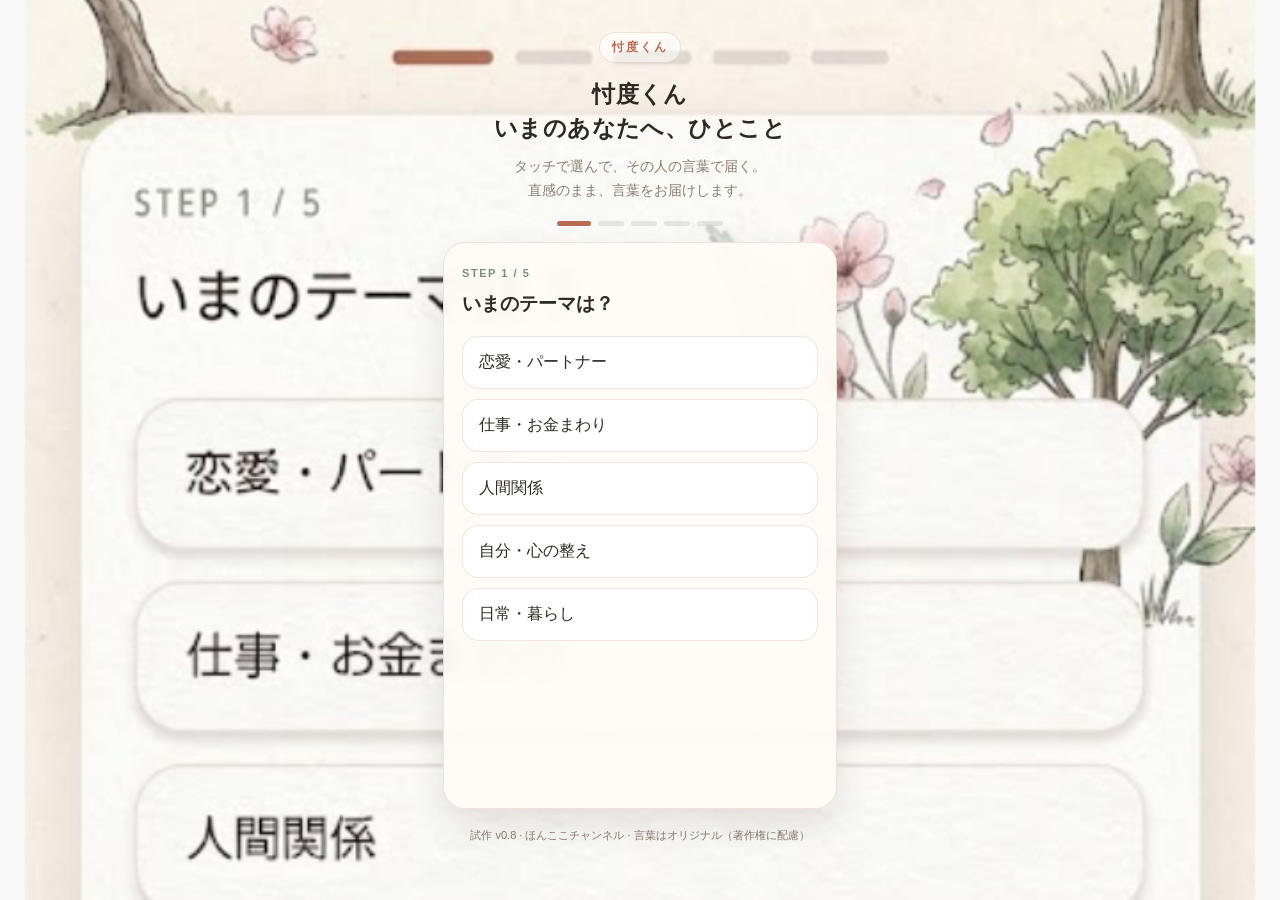
==== commit 19edcc82: "Rename the public product to 忖度くん The page title, badge, heading, and share tags now use 忖度くん. The f" ====
--- a/index.html
+++ b/index.html
@@ -4,13 +4,15 @@
   <meta charset="UTF-8" />
   <meta name="viewport" content="width=device-width, initial-scale=1, viewport-fit=cover" />
   <meta name="theme-color" content="#FDFBF7" />
-  <meta name="description" content="ほんここチャンネルのひとこと導き。直感で選ぶだけで、いまのあなたへ言葉をお届けします。" />
-  <meta property="og:title" content="ほんここ — いまのあなたへ" />
-  <meta property="og:description" content="直感で選ぶだけ。宇宙からのひとことをお届けします。" />
+  <meta name="description" content="忖度くんのひとこと導き。直感で選ぶだけで、いまのあなたへ言葉をお届けします。" />
+  <meta property="og:title" content="忖度くん — いまのあなたへ" />
+  <meta property="og:description" content="忖度くん。直感で選ぶだけ。宇宙からのひとことをお届けします。" />
   <meta property="og:type" content="website" />
   <meta name="twitter:card" content="summary" />
-  <link rel="icon" href="data:image/svg+xml,%3Csvg xmlns='http://www.w3.org/2000/svg' viewBox='0 0 64 64'%3E%3Ccircle cx='32' cy='32' r='30' fill='%23c4785a'/%3E%3Ctext x='32' y='40' text-anchor='middle' font-size='28' fill='white'%3Eほ%3C/text%3E%3C/svg%3E" />
-  <title>ほんここ — いまのあなたへ</title>
+  <meta name="twitter:title" content="忖度くん — いまのあなたへ" />
+  <meta name="twitter:description" content="忖度くん。直感で選ぶだけ。宇宙からのひとことをお届けします。" />
+  <link rel="icon" href="data:image/svg+xml,%3Csvg xmlns='http://www.w3.org/2000/svg' viewBox='0 0 64 64'%3E%3Ccircle cx='32' cy='32' r='30' fill='%23c4785a'/%3E%3Ctext x='32' y='42' text-anchor='middle' font-size='26' fill='white'%3E忖%3C/text%3E%3C/svg%3E" />
+  <title>忖度くん — いまのあなたへ</title>
   <style>
     :root {
       --bg: #FDFBF7;
@@ -67,8 +69,8 @@
     }
     .brand {
       display: inline-block;
-      font-size: 11px;
-      letter-spacing: 0.28em;
+      font-size: 12px;
+      letter-spacing: 0.16em;
       color: var(--accent);
       font-weight: 700;
       padding: 6px 12px;
@@ -267,9 +269,9 @@
 <body>
   <div class="shell">
     <header>
-      <div class="brand">HONKOKO</div>
-      <h1>いまのあなたへ<br />ひとことお届け</h1>
-      <p class="sub">タッチで選んで、その人の言葉で届く。<br />ほんここチャンネルの試作です。</p>
+      <div class="brand">忖度くん</div>
+      <h1>忖度くん<br />いまのあなたへ、ひとこと</h1>
+      <p class="sub">タッチで選んで、その人の言葉で届く。<br />直感のまま、言葉をお届けします。</p>
     </header>
 
     <div class="progress" id="progress" aria-hidden="true">
@@ -282,7 +284,7 @@
 
     <main class="card" id="card"></main>
 
-    <p class="foot">試作 v0.8 · 言葉はほんここオリジナル（著作権に配慮）</p>
+    <p class="foot">試作 v0.8 · ほんここチャンネル · 言葉はオリジナル（著作権に配慮）</p>
   </div>
 
   <script>
@@ -484,8 +486,8 @@
     ];
 
     const fallback = [
-      { text: "いまのあなたに合う言葉は、きっと近くにあります。ひと呼吸おいてから、もう一度選んでみて。", vibe: "ほんここ" },
-      { text: "選んだ気持ちそのものが、もう答えの入口です。急がなくて大丈夫。", vibe: "ほんここ" }
+      { text: "いまのあなたに合う言葉は、きっと近くにあります。ひと呼吸おいてから、もう一度選んでみて。", vibe: "ひとこと" },
+      { text: "選んだ気持ちそのものが、もう答えの入口です。急がなくて大丈夫。", vibe: "ひとこと" }
     ];
 
     const whoChips = ["お母さん", "お父さん", "未来の自分", "推し", "先生", "親友", "パートナー"];
@@ -503,7 +505,7 @@
       if (/未来|あとの自分|一年後|十年後/.test(w)) return "futureSelf";
       if (/友|親友|仲間|同僚/.test(w)) return "friend";
       if (/パートナー|彼|彼女|恋人|旦那|夫|妻|嫁/.test(w)) return "partner";
-      if (/ほんここ|^$/.test(w)) return "honkoko";
+      if (/忖度くん|ほんここ|^$/.test(w)) return "honkoko";
       return "custom";
     }
 
@@ -519,7 +521,7 @@
     function speakAs(who, text) {
       const core = softCore(text);
       const kind = classifyWho(who);
-      const name = String(who || "ほんここ").trim() || "ほんここ";
+      const name = String(who || "忖度くん").trim() || "忖度くん";
       switch (kind) {
         case "mother":
           return `大丈夫よ。${core}\nお母さんは、ずっとあなたの味方だからね。`;
@@ -621,7 +623,7 @@
           chipWrap.appendChild(b);
         });
         const go = () => {
-          const v = (input.value || "").trim() || "ほんここ";
+          const v = (input.value || "").trim() || "忖度くん";
           advanceFromQuestion(q, v);
         };
         document.getElementById("whoGo").onclick = go;
@@ -656,11 +658,11 @@
     function renderResult() {
       updateDots();
       const line = pickLine();
-      const who = state.answers.who || "ほんここ";
+      const who = state.answers.who || "忖度くん";
       const spoken = speakAs(who, line.text);
       card.innerHTML = `
         <div class="result">
-          <div class="tag">ほんここオリジナル · ${escapeHtml(line.vibe || "ひとこと")}</div>
+          <div class="tag">忖度くん · ${escapeHtml(line.vibe || "ひとこと")}</div>
           <p class="from-who">${escapeHtml(who)} の言葉で</p>
           <p class="quote">${escapeHtml(spoken)}</p>
           <p class="meta">選んだ組み合わせと、その人の言いそうな口調でお届けしました。<br />気に入ったら、スクショで保存してみてね。</p>
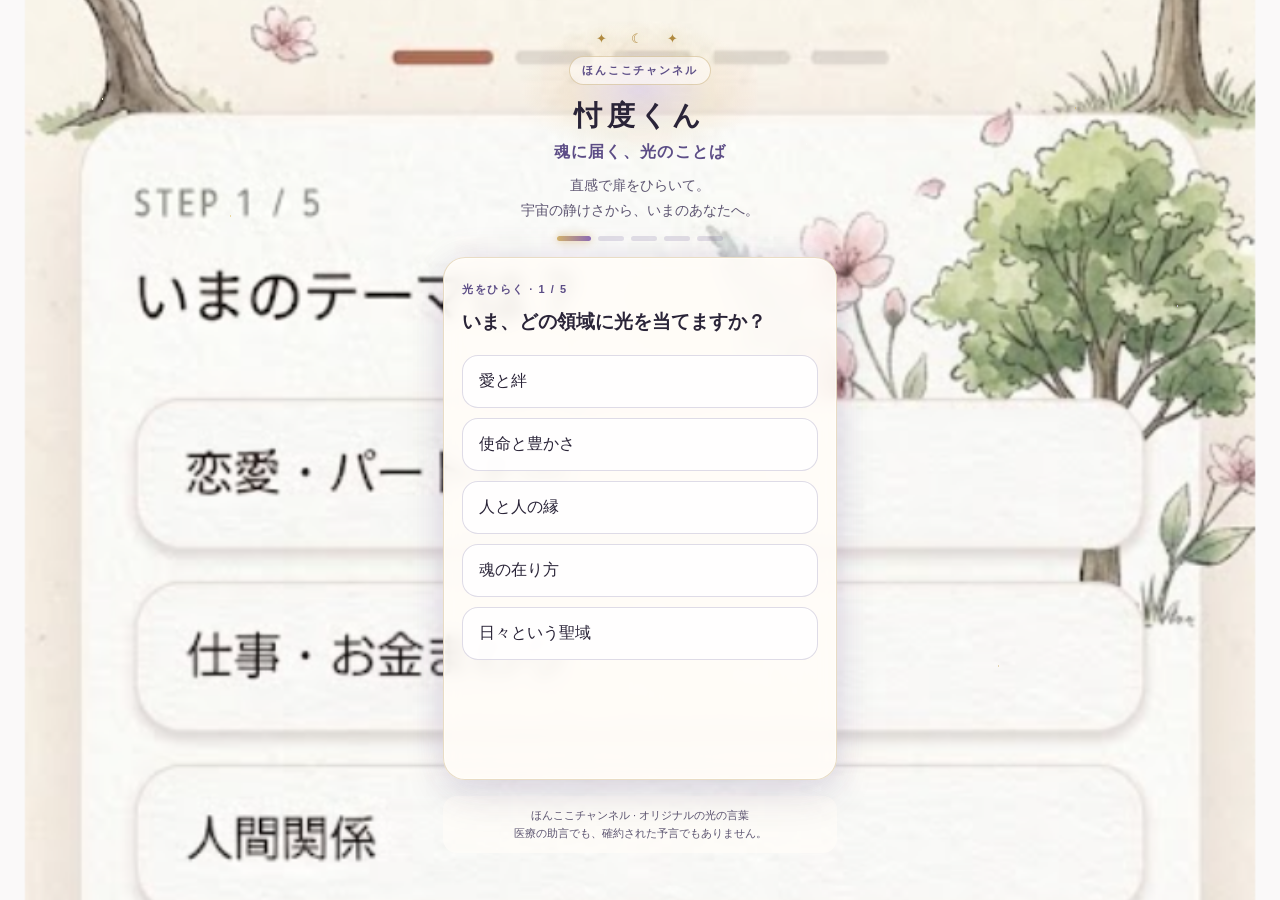
==== commit ce629465: "Shift 忖度くん into a softer spiritual reading Rewrite the five-step ritual, voice frames, and phrase li" ====
--- a/index.html
+++ b/index.html
@@ -3,32 +3,40 @@
 <head>
   <meta charset="UTF-8" />
   <meta name="viewport" content="width=device-width, initial-scale=1, viewport-fit=cover" />
-  <meta name="theme-color" content="#FDFBF7" />
-  <meta name="description" content="忖度くんのひとこと導き。直感で選ぶだけで、いまのあなたへ言葉をお届けします。" />
-  <meta property="og:title" content="忖度くん — いまのあなたへ" />
-  <meta property="og:description" content="忖度くん。直感で選ぶだけ。宇宙からのひとことをお届けします。" />
+  <meta name="theme-color" content="#3f3560" />
+  <meta name="color-scheme" content="light" />
+  <meta name="description" content="忖度くん。直感で扉をひらくと、宇宙の静けさから、いまの魂へやさしい光の言葉が届きます。" />
+  <meta property="og:title" content="忖度くん — 魂に届く光のことば" />
+  <meta property="og:description" content="忖度くん。直感で選ぶだけ。守護と高次の静けさから、やさしい導きを受け取ります。" />
   <meta property="og:type" content="website" />
+  <meta property="og:locale" content="ja_JP" />
+  <meta property="og:site_name" content="ほんここチャンネル" />
   <meta name="twitter:card" content="summary" />
-  <meta name="twitter:title" content="忖度くん — いまのあなたへ" />
-  <meta name="twitter:description" content="忖度くん。直感で選ぶだけ。宇宙からのひとことをお届けします。" />
-  <link rel="icon" href="data:image/svg+xml,%3Csvg xmlns='http://www.w3.org/2000/svg' viewBox='0 0 64 64'%3E%3Ccircle cx='32' cy='32' r='30' fill='%23c4785a'/%3E%3Ctext x='32' y='42' text-anchor='middle' font-size='26' fill='white'%3E忖%3C/text%3E%3C/svg%3E" />
-  <title>忖度くん — いまのあなたへ</title>
+  <meta name="twitter:title" content="忖度くん — 魂に届く光のことば" />
+  <meta name="twitter:description" content="忖度くん。直感で選ぶだけ。守護と高次の静けさから、やさしい導きを受け取ります。" />
+  <meta name="apple-mobile-web-app-title" content="忖度くん" />
+  <link rel="icon" href="data:image/svg+xml,%3Csvg xmlns='http://www.w3.org/2000/svg' viewBox='0 0 64 64'%3E%3Ccircle cx='32' cy='32' r='30' fill='%233f3560'/%3E%3Ccircle cx='32' cy='32' r='24' fill='none' stroke='%23d4b36a' stroke-width='1.5'/%3E%3Ctext x='32' y='41' text-anchor='middle' font-size='26' fill='%23f6e7c1' font-family='serif'%3E%E6%80%AE%3C/text%3E%3C/svg%3E" />
+  <title>忖度くん — 魂に届く光のことば</title>
   <style>
     :root {
-      --bg: #FDFBF7;
-      --ink: #2f2924;
-      --muted: #8a7b6e;
-      --accent: #b86b52;
-      --accent2: #7a8f7e;
-      --card: rgba(255, 252, 248, 0.94);
-      --line: rgba(184, 107, 82, 0.18);
-      --shadow: 0 16px 36px rgba(62, 48, 36, 0.12);
+      --bg: #f4efe8;
+      --ink: #2a2438;
+      --muted: #5c5470;
+      --accent: #8d6a32;
+      --accent2: #5c4d86;
+      --gold: #b0893f;
+      --card: rgba(255, 252, 248, 0.9);
+      --line: rgba(92, 77, 134, 0.2);
+      --shadow: 0 16px 40px rgba(48, 36, 72, 0.12);
       --radius: 22px;
       --font: "Hiragino Sans", "Hiragino Kaku Gothic ProN", "Noto Sans JP", "Yu Gothic", sans-serif;
     }
     * { box-sizing: border-box; }
     html, body { height: 100%; }
-    html { background: var(--bg); }
+    html {
+      background: var(--bg);
+      -webkit-text-size-adjust: 100%;
+    }
     body {
       margin: 0;
       font-family: var(--font);
@@ -37,7 +45,6 @@
       min-height: 100%;
       min-height: 100dvh;
     }
-    /* Fixed layer so the watercolor stays full-bleed while the card scrolls. */
     body::before {
       content: "";
       position: fixed;
@@ -50,12 +57,29 @@
       background-position: center;
       background-size: cover;
     }
+    body::after {
+      content: "";
+      position: fixed;
+      inset: 0;
+      z-index: 0;
+      pointer-events: none;
+      background-image:
+        radial-gradient(1.2px 1.2px at 8% 11%, rgba(255, 248, 220, 0.95) 50%, transparent 52%),
+        radial-gradient(1.5px 1.5px at 18% 24%, rgba(232, 210, 150, 0.85) 50%, transparent 52%),
+        radial-gradient(1px 1px at 40% 7%, rgba(255, 255, 255, 0.9) 50%, transparent 52%),
+        radial-gradient(1px 1px at 63% 16%, rgba(255, 255, 255, 0.75) 50%, transparent 52%),
+        radial-gradient(1.6px 1.6px at 84% 12%, rgba(212, 186, 120, 0.9) 50%, transparent 52%),
+        radial-gradient(1.2px 1.2px at 92% 34%, rgba(230, 220, 255, 0.75) 50%, transparent 52%),
+        radial-gradient(1px 1px at 12% 68%, rgba(255, 250, 230, 0.7) 50%, transparent 52%),
+        radial-gradient(1.4px 1.4px at 78% 74%, rgba(212, 186, 120, 0.55) 50%, transparent 52%),
+        radial-gradient(1px 1px at 70% 8%, rgba(255, 255, 255, 0.8) 50%, transparent 52%);
+    }
     .shell {
       max-width: 430px;
       margin: 0 auto;
       min-height: 100%;
       min-height: 100dvh;
-      padding: 28px 18px 44px;
+      padding: max(28px, env(safe-area-inset-top)) 18px max(36px, env(safe-area-inset-bottom));
       display: flex;
       flex-direction: column;
       position: relative;
@@ -63,56 +87,85 @@
     }
     header {
       text-align: center;
-      padding: 4px 8px 14px;
+      padding: 2px 8px 12px;
       position: relative;
       z-index: 1;
     }
+    header::before {
+      content: "";
+      position: absolute;
+      left: 50%;
+      top: -8px;
+      width: 240px;
+      height: 140px;
+      transform: translateX(-50%);
+      background: radial-gradient(ellipse, rgba(196, 176, 230, 0.38), rgba(212, 179, 106, 0.12) 42%, transparent 70%);
+      pointer-events: none;
+      z-index: -1;
+    }
+    .sigil {
+      font-size: 13px;
+      letter-spacing: 0.42em;
+      color: var(--gold);
+      text-shadow: 0 0 12px rgba(212, 179, 106, 0.65);
+      margin: 0 0 8px;
+    }
     .brand {
       display: inline-block;
-      font-size: 12px;
-      letter-spacing: 0.16em;
-      color: var(--accent);
+      font-size: 11px;
+      letter-spacing: 0.18em;
+      color: var(--accent2);
       font-weight: 700;
       padding: 6px 12px;
-      border: 1px solid var(--line);
+      border: 1px solid rgba(176, 137, 63, 0.35);
       border-radius: 999px;
-      background: rgba(255,255,255,0.55);
+      background: rgba(255, 252, 248, 0.62);
     }
     h1 {
-      margin: 14px 0 0;
-      font-size: 1.42rem;
+      margin: 12px 0 0;
+      font-size: 1.72rem;
       font-weight: 700;
-      line-height: 1.5;
-      letter-spacing: 0.02em;
+      line-height: 1.35;
+      letter-spacing: 0.16em;
+      text-wrap: balance;
+    }
+    .lead {
+      margin: 8px 0 0;
+      font-size: 1rem;
+      letter-spacing: 0.08em;
+      color: var(--accent2);
+      font-weight: 700;
+      text-wrap: balance;
     }
     .sub {
       margin: 10px 0 0;
       font-size: 0.88rem;
       color: var(--muted);
-      line-height: 1.7;
+      line-height: 1.75;
     }
     .progress {
       display: flex;
       gap: 7px;
       justify-content: center;
-      margin: 4px 0 16px;
+      margin: 2px 0 16px;
     }
     .dot {
       width: 26px;
       height: 5px;
       border-radius: 99px;
-      background: rgba(47,41,36,0.1);
-      transition: background 0.25s ease, width 0.25s ease;
+      background: rgba(92, 77, 134, 0.16);
+      transition: background 0.25s ease, width 0.25s ease, box-shadow 0.25s ease;
     }
     .dot.on {
-      background: var(--accent);
+      background: linear-gradient(90deg, #d4b36a, #8d6bb5);
       width: 34px;
+      box-shadow: 0 0 8px rgba(212, 179, 106, 0.75);
     }
     .card {
       background: var(--card);
-      border: 1px solid var(--line);
+      border: 1px solid rgba(176, 137, 63, 0.28);
       border-radius: var(--radius);
-      box-shadow: var(--shadow);
+      box-shadow: var(--shadow), 0 0 0 1px rgba(255, 255, 255, 0.4) inset, 0 0 32px rgba(168, 140, 212, 0.16);
       padding: 24px 18px 18px;
       flex: 1;
       backdrop-filter: blur(8px);
@@ -126,16 +179,18 @@
       font-weight: 700;
     }
     .q-title {
-      font-size: 1.18rem;
+      font-size: 1.16rem;
       font-weight: 700;
       margin: 0 0 18px;
-      line-height: 1.55;
+      line-height: 1.6;
+      text-wrap: balance;
     }
     .choices { display: grid; gap: 10px; }
+    button { touch-action: manipulation; }
     button.choice {
       appearance: none;
       border: 1.5px solid var(--line);
-      background: #fff;
+      background: rgba(255, 255, 255, 0.86);
       color: var(--ink);
       border-radius: 16px;
       padding: 15px 16px;
@@ -144,14 +199,18 @@
       text-align: left;
       cursor: pointer;
       transition: border-color 0.15s, background 0.15s, transform 0.08s, box-shadow 0.15s;
-      box-shadow: 0 1px 0 rgba(255,255,255,0.8) inset;
+      box-shadow: 0 1px 0 rgba(255, 255, 255, 0.8) inset;
     }
     button.choice:active { transform: scale(0.985); }
     button.choice:hover, button.choice:focus-visible {
-      border-color: var(--accent);
-      background: #f8ebe4;
+      border-color: var(--gold);
+      background: rgba(248, 243, 255, 0.96);
       outline: none;
-      box-shadow: 0 6px 16px rgba(184, 107, 82, 0.12);
+      box-shadow: 0 8px 20px rgba(92, 77, 134, 0.12);
+    }
+    button.choice:focus-visible {
+      outline: 2px solid var(--gold);
+      outline-offset: 2px;
     }
     .chips {
       display: flex;
@@ -162,7 +221,7 @@
     .chip {
       appearance: none;
       border: 1px solid var(--line);
-      background: #fff;
+      background: rgba(255, 255, 255, 0.88);
       color: var(--muted);
       border-radius: 999px;
       padding: 8px 12px;
@@ -170,17 +229,19 @@
       font-size: 0.82rem;
       cursor: pointer;
     }
-    .chip:hover, .chip:focus-visible {
-      border-color: var(--accent);
-      color: var(--accent);
+    .chip:hover, .chip:focus-visible, .chip.on {
+      border-color: var(--gold);
+      color: var(--accent2);
+      background: rgba(247, 241, 255, 0.96);
       outline: none;
+      box-shadow: 0 0 0 1px rgba(176, 137, 63, 0.35);
     }
     .who-field { display: grid; gap: 12px; }
     .who-input {
       width: 100%;
       appearance: none;
       border: 1.5px solid var(--line);
-      background: #fff;
+      background: rgba(255, 255, 255, 0.92);
       color: var(--ink);
       border-radius: 16px;
       padding: 15px 16px;
@@ -189,25 +250,49 @@
     }
     .who-input:focus {
       outline: none;
-      border-color: var(--accent);
-      background: #fff8f4;
+      border-color: var(--gold);
+      background: #fffdfb;
+      box-shadow: 0 0 0 3px rgba(212, 179, 106, 0.2);
     }
     .who-hint {
       margin: 0;
       font-size: 0.82rem;
       color: var(--muted);
-      line-height: 1.6;
-    }
-    .result { text-align: center; padding: 6px 2px 2px; }
+      line-height: 1.65;
+    }
+    .veil {
+      text-align: center;
+      padding: 28px 8px 18px;
+    }
+    .orb {
+      width: 74px;
+      height: 74px;
+      margin: 0 auto 18px;
+      border-radius: 50%;
+      background:
+        radial-gradient(circle at 32% 32%, #fff 0%, #f4e6bc 26%, #c9b6e8 62%, #5c4d86 100%);
+      box-shadow:
+        0 0 22px rgba(180, 160, 220, 0.75),
+        0 0 46px rgba(212, 184, 120, 0.4);
+      animation: breathe 1.8s ease-in-out infinite;
+    }
+    .veil-text {
+      margin: 0;
+      font-size: 0.98rem;
+      line-height: 1.75;
+      color: var(--accent2);
+      letter-spacing: 0.04em;
+    }
+    .result { text-align: center; padding: 2px 2px 2px; }
     .result .tag {
       display: inline-block;
       font-size: 11px;
       color: var(--accent2);
-      background: #e8f0ea;
+      background: rgba(232, 224, 248, 0.88);
       border-radius: 99px;
       padding: 5px 12px;
       margin-bottom: 14px;
-      letter-spacing: 0.04em;
+      letter-spacing: 0.06em;
       font-weight: 700;
     }
     .from-who {
@@ -215,24 +300,36 @@
       color: var(--accent);
       font-weight: 700;
       margin: 0 0 12px;
-      letter-spacing: 0.06em;
+      letter-spacing: 0.08em;
     }
     .quote {
-      font-size: 1.12rem;
-      line-height: 1.9;
+      font-size: 1.08rem;
+      line-height: 1.95;
       font-weight: 600;
       margin: 0 0 16px;
       white-space: pre-wrap;
       text-align: left;
-      background: linear-gradient(180deg, #fff 0%, #fbf6f1 100%);
-      border: 1px solid var(--line);
+      background: linear-gradient(180deg, rgba(255, 252, 248, 0.98) 0%, rgba(245, 240, 252, 0.94) 100%);
+      border: 1px solid rgba(176, 137, 63, 0.32);
       border-radius: 18px;
-      padding: 18px 16px;
+      padding: 18px 16px 16px;
+      box-shadow: inset 0 0 28px rgba(196, 180, 230, 0.28);
+      animation: rise 0.7s ease both;
+    }
+    .quote::before {
+      content: "✦";
+      display: block;
+      text-align: center;
+      color: var(--gold);
+      margin-bottom: 8px;
+      font-size: 0.85rem;
+      font-weight: 500;
+      text-shadow: 0 0 8px rgba(212, 179, 106, 0.65);
     }
     .meta {
       font-size: 0.84rem;
       color: var(--muted);
-      line-height: 1.65;
+      line-height: 1.7;
       margin: 0 0 20px;
     }
     .actions { display: grid; gap: 10px; }
@@ -246,32 +343,52 @@
       font-weight: 700;
       cursor: pointer;
     }
+    .btn:focus-visible {
+      outline: 2px solid var(--gold);
+      outline-offset: 2px;
+    }
     .btn.primary {
-      background: linear-gradient(180deg, #c8836a 0%, var(--accent) 100%);
-      color: #fff;
-      box-shadow: 0 8px 18px rgba(184, 107, 82, 0.28);
+      background: linear-gradient(180deg, #6e5d96 0%, #453a6e 100%);
+      color: #fbf6ee;
+      box-shadow: 0 8px 18px rgba(63, 53, 96, 0.28), inset 0 0 0 1px rgba(212, 179, 106, 0.4);
     }
     .btn.ghost {
       background: transparent;
       color: var(--ink);
-      border: 1.5px solid var(--line);
+      border: 1.5px solid rgba(176, 137, 63, 0.35);
     }
     .foot {
       text-align: center;
-      margin-top: 18px;
+      margin-top: 16px;
+      padding: 10px 12px;
+      border-radius: 14px;
+      background: rgba(255, 252, 248, 0.72);
       font-size: 11px;
       color: var(--muted);
-      line-height: 1.6;
+      line-height: 1.7;
     }
     .hidden { display: none !important; }
+    @keyframes breathe {
+      0%, 100% { transform: scale(1); filter: saturate(1); }
+      50% { transform: scale(1.06); filter: saturate(1.08); }
+    }
+    @keyframes rise {
+      from { opacity: 0; transform: translateY(8px); }
+      to { opacity: 1; transform: none; }
+    }
+    @media (prefers-reduced-motion: reduce) {
+      .orb, .quote, .dot { animation: none !important; transition: none !important; }
+    }
   </style>
 </head>
 <body>
   <div class="shell">
     <header>
-      <div class="brand">忖度くん</div>
-      <h1>忖度くん<br />いまのあなたへ、ひとこと</h1>
-      <p class="sub">タッチで選んで、その人の言葉で届く。<br />直感のまま、言葉をお届けします。</p>
+      <p class="sigil" aria-hidden="true">✦　☾　✦</p>
+      <div class="brand">ほんここチャンネル</div>
+      <h1>忖度くん</h1>
+      <p class="lead">魂に届く、光のことば</p>
+      <p class="sub">直感で扉をひらいて。<br />宇宙の静けさから、いまのあなたへ。</p>
     </header>
 
     <div class="progress" id="progress" aria-hidden="true">
@@ -282,215 +399,655 @@
       <div class="dot" data-i="4"></div>
     </div>
 
-    <main class="card" id="card"></main>
-
-    <p class="foot">試作 v0.8 · ほんここチャンネル · 言葉はオリジナル（著作権に配慮）</p>
+    <main class="card" id="card" aria-live="polite">
+      <noscript><p class="q-title">光の言葉を受け取るには、JavaScriptを有効にしてください。</p></noscript>
+    </main>
+
+    <p class="foot">ほんここチャンネル · オリジナルの光の言葉<br />医療の助言でも、確約された予言でもありません。</p>
   </div>
 
   <script>
     const questions = [
       {
         id: "theme",
-        label: "STEP 1 / 5",
-        title: "いまのテーマは？",
+        label: "光をひらく · 1 / 5",
+        title: "いま、どの領域に光を当てますか？",
         choices: [
-          { id: "love", label: "恋愛・パートナー" },
-          { id: "work", label: "仕事・お金まわり" },
-          { id: "people", label: "人間関係" },
-          { id: "self", label: "自分・心の整え" },
-          { id: "daily", label: "日常・暮らし" }
+          { id: "love", label: "愛と絆" },
+          { id: "work", label: "使命と豊かさ" },
+          { id: "people", label: "人と人の縁" },
+          { id: "self", label: "魂の在り方" },
+          { id: "daily", label: "日々という聖域" }
         ]
       },
       {
         id: "mood",
-        label: "STEP 2 / 5",
-        title: "いまの気分にいちばん近いのは？",
+        label: "波動を聴く · 2 / 5",
+        title: "いまの波動に、いちばん近いのは？",
         choices: [
-          { id: "tired", label: "ちょっと疲れている" },
-          { id: "anxious", label: "不安がちらつく" },
-          { id: "hopeful", label: "少し前向き" },
-          { id: "foggy", label: "ぼんやりしている" }
+          { id: "tired", label: "光が、少し薄い" },
+          { id: "anxious", label: "波が、ゆれている" },
+          { id: "hopeful", label: "光が、差しはじめている" },
+          { id: "foggy", label: "霧のなかにいる" }
         ]
       },
       {
         id: "need",
-        label: "STEP 3 / 5",
-        title: "いま、いちばんほしいものは？",
+        label: "魂の願い · 3 / 5",
+        title: "魂が、いま受け取りたいものは？",
         choices: [
-          { id: "ease", label: "安心・やすらぎ" },
-          { id: "courage", label: "勇気・一歩" },
-          { id: "kindness", label: "優しさ・許し" },
-          { id: "reset", label: "切り替え・リセット" }
+          { id: "ease", label: "やすらぎと守護" },
+          { id: "courage", label: "光への一歩" },
+          { id: "kindness", label: "許しと慈愛" },
+          { id: "reset", label: "波動の整え" }
         ]
       },
       {
         id: "tone",
-        label: "STEP 4 / 5",
-        title: "どんな響きがいい？",
+        label: "響きを選ぶ · 4 / 5",
+        title: "どんな響きで、言葉を受け取りますか？",
         choices: [
-          { id: "soft", label: "やさしく包む" },
-          { id: "clear", label: "きっぱり短い" },
-          { id: "warm", label: "あたたかく励ます" },
-          { id: "light", label: "くすっと軽い" }
+          { id: "soft", label: "光に包まれるように" },
+          { id: "clear", label: "澄んだサインとして" },
+          { id: "warm", label: "あたたかな導きで" },
+          { id: "light", label: "風のように軽やかに" }
         ]
       },
       {
         id: "who",
-        label: "STEP 5 / 5",
-        title: "最終、誰に言ってもらいたい？",
+        label: "声を迎える · 5 / 5",
+        title: "どの存在の声で、受け取りますか？",
         type: "text",
-        placeholder: "例）お母さん、未来の自分、推し、先生…",
-        button: "この人の言葉で聞く",
-        hint: "入力した人が言いそうな口調で届きます。下の候補をタップしてもOK。"
+        placeholder: "例）ハイヤーセルフ、ご先祖、お母さん…",
+        button: "この声で受け取る",
+        hint: "選んだ存在の波動で届きます。下の光をタップしても、そのまま書けます。"
       }
     ];
 
-    // Original lines only — no third-party copyrighted quotes
-    const lines = [
-      { themes: ["self", "daily"], moods: ["tired"], needs: ["ease"], tones: ["soft"], text: "今日は、ちゃんと休むことも前進です。肩の力、ひとつだけ抜いてみよう。", vibe: "やすらぎ" },
-      { themes: ["self", "daily"], moods: ["tired"], needs: ["ease"], tones: ["clear"], text: "休む。それが今日の仕事です。", vibe: "休息宣言" },
-      { themes: ["self", "daily"], moods: ["tired"], needs: ["ease"], tones: ["warm"], text: "がんばった自分に、先にありがとうを。残りは、明日の自分が運んでくれます。", vibe: "ねぎらい" },
-      { themes: ["self", "daily"], moods: ["tired"], needs: ["ease"], tones: ["light"], text: "バッテリー残量、見なくても低そう。充電タイム開始でーす。", vibe: "充電開始" },
-      { themes: ["self", "daily"], moods: ["tired"], needs: ["courage"], tones: ["soft"], text: "疲れていても、ほんの小さな一歩なら届く。その一歩で十分、今日は前進。", vibe: "小さな一歩" },
-      { themes: ["self", "daily"], moods: ["tired"], needs: ["courage"], tones: ["clear"], text: "大仕事は明日。今日は、できるひとつだけ。", vibe: "ひとつだけ" },
-      { themes: ["self", "daily"], moods: ["tired"], needs: ["courage"], tones: ["warm"], text: "大きな一歩じゃなくていい。コップ一杯の水くらいの勇気で、十分いまは前進。", vibe: "小さな勇気" },
-      { themes: ["self", "daily"], moods: ["tired"], needs: ["courage"], tones: ["light"], text: "勇者も、まずは靴下から。今日のクエストはそれくらいで合格。", vibe: "靴下クエスト" },
-      { themes: ["self", "daily"], moods: ["tired"], needs: ["kindness"], tones: ["soft"], text: "自分にだけは、今日いちばんやさしい人でいてあげて。", vibe: "自己への優しさ" },
-      { themes: ["self", "daily"], moods: ["tired"], needs: ["kindness"], tones: ["clear"], text: "自分を責めない。今日はそれだけで立派。", vibe: "責めない" },
-      { themes: ["self", "daily"], moods: ["tired"], needs: ["kindness"], tones: ["warm"], text: "ここまで来た自分を、まずは抱きしめてあげよう。成果より、存在をほめて。", vibe: "存在をほめる" },
-      { themes: ["self", "daily"], moods: ["tired"], needs: ["kindness"], tones: ["light"], text: "完璧じゃなくていい日を、公式に許可します。はんこ、ぽん。", vibe: "ゆるし" },
-      { themes: ["self", "daily"], moods: ["tired"], needs: ["reset"], tones: ["soft"], text: "いったん、心のタブを閉じよう。開きすぎたままでは、だれでも重い。", vibe: "タブを閉じる" },
-      { themes: ["self", "daily"], moods: ["tired"], needs: ["reset"], tones: ["clear"], text: "いったん止めていい。止まった場所から、また歩き出せる。", vibe: "リセット" },
-      { themes: ["self", "daily"], moods: ["tired"], needs: ["reset"], tones: ["warm"], text: "今日の終わりは、新しい始まりの入口。深呼吸ひとつで、場面転換。", vibe: "場面転換" },
-      { themes: ["self", "daily"], moods: ["tired"], needs: ["reset"], tones: ["light"], text: "脳内ラジオ、いったんミュート。CMの時間です。", vibe: "ミュート" },
-      { themes: ["self", "daily"], moods: ["anxious"], needs: ["ease"], tones: ["soft"], text: "不安は、未来の予報です。いまこの呼吸だけは、確実にあなたの味方。", vibe: "安心" },
-      { themes: ["self", "daily"], moods: ["anxious"], needs: ["ease"], tones: ["clear"], text: "全部やらなくていい。いま扱えるひとつだけ、手元に置こう。", vibe: "焦点" },
-      { themes: ["self", "daily"], moods: ["anxious"], needs: ["ease"], tones: ["warm"], text: "心配の波が来ても、岸にあなたはいる。波は通り過ぎるもの。", vibe: "岸にいる" },
-      { themes: ["self", "daily"], moods: ["anxious"], needs: ["ease"], tones: ["light"], text: "不安ちゃん、受付は明日の朝九時からでお願いします。", vibe: "受付時間" },
-      { themes: ["self", "daily"], moods: ["anxious"], needs: ["courage"], tones: ["soft"], text: "怖くてもいい。怖い気持ちの隣に、そっと座ってあげよう。", vibe: "寄り添い" },
-      { themes: ["self", "daily"], moods: ["anxious"], needs: ["courage"], tones: ["clear"], text: "わからないままでも、次の小さな選択はできる。それで十分。", vibe: "決断の種" },
-      { themes: ["self", "daily"], moods: ["anxious"], needs: ["courage"], tones: ["warm"], text: "震えながらでも進んだ人は、たくさんいる。あなたもその列に並んでいい。", vibe: "震えながらの一歩" },
-      { themes: ["self", "daily"], moods: ["anxious"], needs: ["courage"], tones: ["light"], text: "心臓ドッキンドッキンは、やる気のファンファーレかも。解釈、自由です。", vibe: "ファンファーレ" },
-      { themes: ["self", "daily"], moods: ["anxious"], needs: ["kindness"], tones: ["soft"], text: "心配しすぎた自分も、守りたかっただけ。まずは労ってから整えよう。", vibe: "理解" },
-      { themes: ["self", "daily"], moods: ["anxious"], needs: ["kindness"], tones: ["clear"], text: "不安な自分を、敵にしない。味方にすると楽になる。", vibe: "味方にする" },
-      { themes: ["self", "daily"], moods: ["anxious"], needs: ["kindness"], tones: ["warm"], text: "慎重なあなたは、大事なものを守れる人。その性質は宝物です。", vibe: "慎重は宝物" },
-      { themes: ["self", "daily"], moods: ["anxious"], needs: ["kindness"], tones: ["light"], text: "心配屋さん表彰状、今日もあなたに。でも副賞はホットミルクで。", vibe: "表彰状" },
-      { themes: ["self", "daily"], moods: ["anxious"], needs: ["reset"], tones: ["soft"], text: "頭のざわめきを、いったん床に置いてみよう。持ち運ぶのは、いまだけでいい。", vibe: "床に置く" },
-      { themes: ["self", "daily"], moods: ["anxious"], needs: ["reset"], tones: ["clear"], text: "想像の最悪は、いったん閉じて。現実の次の一歩だけ見る。", vibe: "最悪を閉じる" },
-      { themes: ["self", "daily"], moods: ["anxious"], needs: ["reset"], tones: ["warm"], text: "思考のループから降りて、温かい飲み物の側へ。体が先に落ち着くと、心も続く。", vibe: "体から整える" },
-      { themes: ["self", "daily"], moods: ["anxious"], needs: ["reset"], tones: ["light"], text: "脳内ニュース速報、一時休止。茶番はあとで見直せばいい。", vibe: "軽やか切り替え" },
-      { themes: ["self", "daily"], moods: ["hopeful"], needs: ["ease"], tones: ["soft"], text: "うまくいきそうな日ほど、自分を急かさなくていい。流れに身を預けて。", vibe: "流れ" },
-      { themes: ["self", "daily"], moods: ["hopeful"], needs: ["ease"], tones: ["clear"], text: "期待は持つ。執着は置いていく。そのバランスが、いちばん強い。", vibe: "バランス" },
-      { themes: ["self", "daily"], moods: ["hopeful"], needs: ["ease"], tones: ["warm"], text: "いい予感があるなら、肩の力は抜いたまま受け取ろう。余裕が幸運を呼ぶ。", vibe: "余裕で受け取る" },
-      { themes: ["self", "daily"], moods: ["hopeful"], needs: ["ease"], tones: ["light"], text: "今日の運気、いい感じ。焦って追い駆けると、走って逃げるかも。", vibe: "追いかけない" },
-      { themes: ["self", "daily"], moods: ["hopeful"], needs: ["courage"], tones: ["soft"], text: "その予感、大事にして。小さな火種は、大事にするとちゃんと灯になる。", vibe: "予感を大事に" },
-      { themes: ["self", "daily"], moods: ["hopeful"], needs: ["courage"], tones: ["clear"], text: "うまくいく確信がなくても、試す許可はもう出ている。", vibe: "試す許可" },
-      { themes: ["self", "daily"], moods: ["hopeful"], needs: ["courage"], tones: ["warm"], text: "前に進みたい気持ちがいるなら、もうスタートは切れている。あとは速度の調整だけ。", vibe: "スタート済" },
-      { themes: ["self", "daily"], moods: ["hopeful"], needs: ["courage"], tones: ["light"], text: "やる気ゲージ満タンっぽい。ボス戦のまえに、まずセーブしてね。", vibe: "セーブして進む" },
-      { themes: ["self", "daily"], moods: ["hopeful"], needs: ["kindness"], tones: ["soft"], text: "うまくいきそうな自分にも、やさしくいて。張り切りすぎは、優しさの反対。", vibe: "張り切りすぎ注意" },
-      { themes: ["self", "daily"], moods: ["hopeful"], needs: ["kindness"], tones: ["clear"], text: "好調な日ほど、自分と周囲にありがとうを。", vibe: "ありがとう" },
-      { themes: ["self", "daily"], moods: ["hopeful"], needs: ["kindness"], tones: ["warm"], text: "前を向けるあなたは、すでに誰かの灯りになっているかもしれない。", vibe: "灯" },
-      { themes: ["self", "daily"], moods: ["hopeful"], needs: ["kindness"], tones: ["light"], text: "いい調子の自分に、拍手。観客はいまのところ一人で十分。", vibe: "一人拍手" },
-      { themes: ["self", "daily"], moods: ["hopeful"], needs: ["reset"], tones: ["soft"], text: "勢いがあるときほど、一度立ち止まれます。景色を見てから再出発。", vibe: "景色を見る" },
-      { themes: ["self", "daily"], moods: ["hopeful"], needs: ["reset"], tones: ["clear"], text: "良い流れは、整えながら乗る。散らかしたままでは続かない。", vibe: "整えながら" },
-      { themes: ["self", "daily"], moods: ["hopeful"], needs: ["reset"], tones: ["warm"], text: "前向きな今を、深呼吸で一度リセット。新鮮なまま、次へ運ぼう。", vibe: "新鮮なまま" },
-      { themes: ["self", "daily"], moods: ["hopeful"], needs: ["reset"], tones: ["light"], text: "いい感じの波、来てる。乗りすぎず、ジャンプしすぎず、にこっと漕ごう。", vibe: "軽やか前進" },
-      { themes: ["self", "daily"], moods: ["foggy"], needs: ["ease"], tones: ["soft"], text: "はっきりしなくていい時間もあります。ぼんやりのまま、安心していよう。", vibe: "ぼんやり安心" },
-      { themes: ["self", "daily"], moods: ["foggy"], needs: ["ease"], tones: ["clear"], text: "決めなくていい。今日は、決める日じゃなくていい。", vibe: "決めなくていい" },
-      { themes: ["self", "daily"], moods: ["foggy"], needs: ["ease"], tones: ["warm"], text: "わからないままでも、あなたはここにいる。それだけで今日の合格点。", vibe: "存在の安心" },
-      { themes: ["self", "daily"], moods: ["foggy"], needs: ["ease"], tones: ["light"], text: "頭のなか、霧警報発令中。運転は控えめに、おやつは多めに。", vibe: "霧警報" },
-      { themes: ["self", "daily"], moods: ["foggy"], needs: ["courage"], tones: ["soft"], text: "見えなくても、足もとだけは確か。そこからでいい。", vibe: "足もと" },
-      { themes: ["self", "daily"], moods: ["foggy"], needs: ["courage"], tones: ["clear"], text: "全体像はあと。まずは目の前の五分だけ動く。", vibe: "五分だけ" },
-      { themes: ["self", "daily"], moods: ["foggy"], needs: ["courage"], tones: ["warm"], text: "はっきりしなくていい。ぼんやりしたままの優しさで、今日を通過しよう。", vibe: "ぼんやり優しさ" },
-      { themes: ["self", "daily"], moods: ["foggy"], needs: ["courage"], tones: ["light"], text: "方向がぼやけてても、靴は履ける。外の空気が、ヒントを運んでくる。", vibe: "外への一歩" },
-      { themes: ["self", "daily"], moods: ["foggy"], needs: ["kindness"], tones: ["soft"], text: "動けない日は、心が充電中のサイン。コンセントは抜かなくて大丈夫。", vibe: "充電" },
-      { themes: ["self", "daily"], moods: ["foggy"], needs: ["kindness"], tones: ["clear"], text: "ぼんやり自分を、雑に扱わない。丁寧に扱うほど、霧は薄くなる。", vibe: "丁寧に扱う" },
-      { themes: ["self", "daily"], moods: ["foggy"], needs: ["kindness"], tones: ["warm"], text: "ペースが遅い自分にも、席を用意してあげよう。ここにいていい。", vibe: "席がある" },
-      { themes: ["self", "daily"], moods: ["foggy"], needs: ["kindness"], tones: ["light"], text: "頭の中、読み込み中です…しばらくお待ちください。お茶どうぞ。", vibe: "読み込み中" },
-      { themes: ["self", "daily"], moods: ["foggy"], needs: ["reset"], tones: ["soft"], text: "ぼんやりも、心が整理している時間。霧が晴れる順番は、急がなくていい。", vibe: "霧の時間" },
-      { themes: ["self", "daily"], moods: ["foggy"], needs: ["reset"], tones: ["clear"], text: "答えを急がなくていい。まず窓を開けて、空気だけ入れ替えよう。", vibe: "換気" },
-      { themes: ["self", "daily"], moods: ["foggy"], needs: ["reset"], tones: ["warm"], text: "情報をいったん全部下ろして。空っぽのあとに、必要なものだけ戻そう。", vibe: "いったん空に" },
-      { themes: ["self", "daily"], moods: ["foggy"], needs: ["reset"], tones: ["light"], text: "頭のデスクトップ、整理タイム。アイコン多すぎ案件です。", vibe: "デスクトップ整理" },
-      { themes: ["self", "daily"], moods: ["tired", "foggy"], needs: ["ease", "kindness"], tones: ["soft", "warm"], text: "無理して輝かなくていい夜もある。淡い光のままで、十分美しい。", vibe: "淡い光" },
-      { themes: ["self", "daily"], moods: ["anxious", "tired"], needs: ["ease", "reset"], tones: ["soft", "clear"], text: "心が騒がしいときは、世界を小さくしていい。いまの部屋と、いまの呼吸だけで。", vibe: "世界を小さく" },
-      { themes: ["self", "daily"], moods: ["hopeful", "anxious"], needs: ["courage", "ease"], tones: ["warm", "soft"], text: "期待と不安が同居していても大丈夫。両方いるのは、本気のしるし。", vibe: "本気のしるし" },
-      { themes: ["self", "daily"], moods: ["tired", "hopeful"], needs: ["courage", "reset"], tones: ["warm", "light"], text: "疲れてても、ほんの少し楽しみがある。その芽を、水の代わりに笑顔で。", vibe: "楽しみの芽" },
-      { themes: ["self", "daily"], moods: ["foggy", "anxious"], needs: ["kindness", "ease"], tones: ["soft", "warm"], text: "はっきりしない不安も、名前をつけてあげると小さくなる。「わからない」でいい。", vibe: "名前をつける" },
-      { themes: ["self", "daily"], moods: ["hopeful", "foggy"], needs: ["reset", "courage"], tones: ["clear", "light"], text: "霧の向こうに、たぶん道はある。見えなくても、一歩分だけ確かめて進もう。", vibe: "一歩分の確かさ" },
-      { themes: ["self", "daily"], moods: ["tired"], needs: ["ease", "kindness"], tones: ["soft", "light"], text: "今日の自分に、満点じゃなくて「出席点」をあげよう。来ただけで偉い。", vibe: "出席点" },
-      { themes: ["self", "daily"], moods: ["anxious"], needs: ["courage", "kindness"], tones: ["warm", "clear"], text: "怖いのは、あなたが大切にしている証拠。大切だから、守ろうとする。", vibe: "大切の証拠" },
-      { themes: ["self", "daily"], moods: ["hopeful"], needs: ["kindness", "ease"], tones: ["soft", "warm"], text: "うまくいきそうなときほど、足元の自分を甘やかして。燃料は優しさです。", vibe: "燃料は優しさ" },
-      { themes: ["self", "daily"], moods: ["foggy"], needs: ["reset", "ease"], tones: ["soft", "clear"], text: "考えすぎのスイッチ、オフ。感じるスイッチだけ、オンのままで。", vibe: "感じるオン" },
-      { themes: ["self", "daily"], moods: ["tired", "anxious"], needs: ["reset"], tones: ["clear", "light"], text: "今日のノルマ、半分でいい。いや、三分の一でも天才。", vibe: "ノルマ半減" },
-      { themes: ["self", "daily"], moods: ["hopeful"], needs: ["courage"], tones: ["soft", "warm", "clear"], text: "あなたの「やってみたい」は、すでに世界への招待状。返事は、小さな行動で。", vibe: "招待状" },
-      { themes: ["love"], moods: ["anxious"], needs: ["ease"], tones: ["soft"], text: "好きな気持ちが揺れるときほど、自分の呼吸を先に大切に。関係は、落ち着いた場所から育ちます。", vibe: "恋愛・安心" },
-      { themes: ["love"], moods: ["anxious"], needs: ["courage"], tones: ["warm"], text: "伝えてみたくなったその一言は、勇気の芽です。完璧な言い方じゃなくていい。", vibe: "恋愛・伝える" },
-      { themes: ["love"], moods: ["hopeful"], needs: ["courage"], tones: ["clear"], text: "好意は、小さくても本物。試しに一歩だけ、素直になってみよう。", vibe: "恋愛・一歩" },
-      { themes: ["love"], moods: ["tired"], needs: ["kindness"], tones: ["soft"], text: "好きな人の前でも、無理に元気じゃなくていい。素のあなたで、十分魅力がある。", vibe: "恋愛・素の自分" },
-      { themes: ["love"], moods: ["foggy"], needs: ["reset"], tones: ["clear"], text: "相手の気持ちを想像しすぎたら、いったん停止。わかる範囲だけ扱う。", vibe: "恋愛・想像停止" },
-      { themes: ["love"], moods: ["hopeful"], needs: ["ease"], tones: ["warm"], text: "うまくいきそうな恋ほど、焦らず味わって。急ぐほど、大事な景色を見落とす。", vibe: "恋愛・味わう" },
-      { themes: ["love"], moods: ["anxious"], needs: ["kindness"], tones: ["light"], text: "既読スルーの裁判、本日休廷。判決はあした以降で大丈夫。", vibe: "恋愛・休廷" },
-      { themes: ["love"], moods: ["tired"], needs: ["reset"], tones: ["soft"], text: "恋の悩みで疲れている日は、自分を恋人みたいに扱ってあげよう。", vibe: "恋愛・自分を大切に" },
-      { themes: ["love"], moods: ["foggy"], needs: ["ease"], tones: ["warm"], text: "好きか嫌いか、いまはっきりしなくていい。心が追いつく順番を、待ってあげて。", vibe: "恋愛・待つ" },
-      { themes: ["love"], moods: ["hopeful"], needs: ["kindness"], tones: ["soft"], text: "相手を大切にできる人は、自分のことも大切にしていい。両方あって、はじめて続く。", vibe: "恋愛・両立" },
-      { themes: ["love"], moods: ["anxious"], needs: ["reset"], tones: ["clear"], text: "不安な空想より、今日できた優しさを見る。事実のほうが、心に優しい。", vibe: "恋愛・事実を見る" },
-      { themes: ["love"], moods: ["tired"], needs: ["courage"], tones: ["light"], text: "告白レベルじゃなくていい。スタンプひとつ分の勇気から、物語は動く。", vibe: "恋愛・スタンプ一歩" },
-      { themes: ["work"], moods: ["tired"], needs: ["ease"], tones: ["soft"], text: "仕事の疲れは、あなたの価値を下げません。今日の貢献に、静かに点をあげよう。", vibe: "仕事・ねぎらい" },
-      { themes: ["work"], moods: ["anxious"], needs: ["courage"], tones: ["clear"], text: "全部やらなくていい。いまの一通、いまの一件だけを相手にする。", vibe: "仕事・一件だけ" },
-      { themes: ["work"], moods: ["hopeful"], needs: ["courage"], tones: ["warm"], text: "新しい挑戦の予感があるなら、小さく試していい。失敗は、調べもの扱い。", vibe: "仕事・小さく試す" },
-      { themes: ["work"], moods: ["foggy"], needs: ["reset"], tones: ["clear"], text: "優先順位が霧のときは、期限が近いものだけ残す。ほかはいったん待機。", vibe: "仕事・期限優先" },
-      { themes: ["work"], moods: ["tired"], needs: ["reset"], tones: ["light"], text: "残業脳、退勤スタンプ。今夜のタスクは、湯船か布団です。", vibe: "仕事・退勤" },
-      { themes: ["work"], moods: ["anxious"], needs: ["ease"], tones: ["soft"], text: "評価の心配が来たら、今日できた事実を三つ数える。不安より、事実が強い。", vibe: "仕事・事実三つ" },
-      { themes: ["work"], moods: ["hopeful"], needs: ["ease"], tones: ["warm"], text: "うまくいきそうな仕事ほど、呼吸を忘れずに。余裕が、いちばんのスキル。", vibe: "仕事・余裕" },
-      { themes: ["work"], moods: ["foggy"], needs: ["courage"], tones: ["warm"], text: "次のキャリアが見えなくても、今日の誠実さは積み上がっている。", vibe: "仕事・積み上げ" },
-      { themes: ["work"], moods: ["anxious"], needs: ["kindness"], tones: ["soft"], text: "できなかった自分を責める前に、条件の厳しさを認めてあげよう。", vibe: "仕事・条件を認める" },
-      { themes: ["work"], moods: ["tired"], needs: ["kindness"], tones: ["clear"], text: "休むことも、仕事の一部。壊れない設計が、いちばんの成果。", vibe: "仕事・休む設計" },
-      { themes: ["work"], moods: ["hopeful"], needs: ["reset"], tones: ["clear"], text: "勢いがあるときほど、手順を整える。続く人は、散らかさない。", vibe: "仕事・整える" },
-      { themes: ["work"], moods: ["foggy"], needs: ["ease"], tones: ["light"], text: "頭の会議、長すぎ。いったんお茶ブレイクリクエスト。", vibe: "仕事・お茶" },
-      { themes: ["people"], moods: ["anxious"], needs: ["ease"], tones: ["soft"], text: "人の顔色が気になる日は、自分の顔色も見てあげて。あなたも守る対象です。", vibe: "人間関係・自分も守る" },
-      { themes: ["people"], moods: ["tired"], needs: ["kindness"], tones: ["warm"], text: "いい人でい続けて疲れたなら、境界線を一本だけ引いていい。", vibe: "人間関係・境界線" },
-      { themes: ["people"], moods: ["hopeful"], needs: ["courage"], tones: ["clear"], text: "伝えたい一言があるなら、短くていい。誠実さは、長さじゃ測れない。", vibe: "人間関係・短く伝える" },
-      { themes: ["people"], moods: ["foggy"], needs: ["reset"], tones: ["soft"], text: "関係の正解が見えないときは、距離を少し調整するだけでも前進。", vibe: "人間関係・距離調整" },
-      { themes: ["people"], moods: ["anxious"], needs: ["courage"], tones: ["warm"], text: "嫌われたくない気持ちは自然。それでも、自分を捨てない選択をしていい。", vibe: "人間関係・自分を捨てない" },
-      { themes: ["people"], moods: ["tired"], needs: ["ease"], tones: ["clear"], text: "今日は連絡を減らしていい。沈黙も、関係を守る方法のひとつ。", vibe: "人間関係・沈黙も守り" },
-      { themes: ["people"], moods: ["hopeful"], needs: ["kindness"], tones: ["soft"], text: "仲良くなれる予感があるなら、急がず誠実に。信頼は、ゆっくり煮込む料理。", vibe: "人間関係・信頼の煮込み" },
-      { themes: ["people"], moods: ["foggy"], needs: ["ease"], tones: ["light"], text: "空気読みすぎアラート。今日は字幕なしで、素でいきましょう。", vibe: "人間関係・素で" },
-      { themes: ["people"], moods: ["anxious"], needs: ["reset"], tones: ["clear"], text: "相手の頭の中は、開けない宝箱。推測ゲームは、ここで終了。", vibe: "人間関係・推測終了" },
-      { themes: ["people"], moods: ["tired"], needs: ["reset"], tones: ["warm"], text: "人付き合いの疲れは、心の筋肉痛。ストレッチは、ひとり時間。", vibe: "人間関係・ひとり時間" },
-      { themes: ["people"], moods: ["hopeful"], needs: ["ease"], tones: ["warm"], text: "良い関係は、頑張って取るものより、居やすい場所で育ちます。", vibe: "人間関係・居やすい場所" },
-      { themes: ["people"], moods: ["foggy"], needs: ["courage"], tones: ["soft"], text: "気まずい空気も、通過できる。あなたは、その場面の永久住民じゃない。", vibe: "人間関係・通過できる" },
-      { themes: ["self"], moods: ["tired"], needs: ["ease"], tones: ["soft"], text: "自分を整える時間は、ぜいたくじゃない。維持費です。払っていい。", vibe: "自分・維持費" },
-      { themes: ["self"], moods: ["anxious"], needs: ["kindness"], tones: ["warm"], text: "自己嫌悪が来たら、事実確認。あなたは、思っているほどひどくない。", vibe: "自分・事実確認" },
-      { themes: ["self"], moods: ["hopeful"], needs: ["courage"], tones: ["clear"], text: "変わりたい気持ちがあるなら、もう変化は始まっている。あとは習慣の設計。", vibe: "自分・習慣設計" },
-      { themes: ["self"], moods: ["foggy"], needs: ["reset"], tones: ["soft"], text: "自分探しは、急がなくていい。今日の好みをひとつ見つけるだけで前進。", vibe: "自分・好みひとつ" },
-      { themes: ["self"], moods: ["tired"], needs: ["kindness"], tones: ["light"], text: "自己啓発の宿題、今日は提出不要。休んだ自分に花丸。", vibe: "自分・花丸" },
-      { themes: ["self"], moods: ["anxious"], needs: ["ease"], tones: ["clear"], text: "他人のペース表は捨てていい。あなたの時計で生きる。", vibe: "自分・自分の時計" },
-      { themes: ["self"], moods: ["hopeful"], needs: ["ease"], tones: ["warm"], text: "成長の予感がある日は、自分を急かさず、観察してあげよう。", vibe: "自分・観察" },
-      { themes: ["self"], moods: ["foggy"], needs: ["courage"], tones: ["warm"], text: "何者かになる前に、いまの自分を否定しない。土台があるから、上に建つ。", vibe: "自分・土台" },
-      { themes: ["self"], moods: ["tired"], needs: ["reset"], tones: ["clear"], text: "比較ブラウザ、すべて閉じる。開くのは、自分のタブだけ。", vibe: "自分・比較を閉じる" },
-      { themes: ["self"], moods: ["anxious"], needs: ["courage"], tones: ["soft"], text: "自信がなくても、自分の味方宣言はできる。宣言から、感覚は後追いする。", vibe: "自分・味方宣言" },
-      { themes: ["self"], moods: ["hopeful"], needs: ["kindness"], tones: ["soft"], text: "前を向ける自分を、ちゃんとほめて。厳しさより、承認が伸びる肥料。", vibe: "自分・承認" },
-      { themes: ["self"], moods: ["foggy"], needs: ["ease"], tones: ["light"], text: "アイデンティティ更新中…しばらくぼんやりでOKです。", vibe: "自分・更新中" },
-      { themes: ["daily"], moods: ["tired"], needs: ["ease"], tones: ["soft"], text: "暮らしの幸せは、大きなイベントより、温かい一杯に宿ることが多い。", vibe: "日常・一杯" },
-      { themes: ["daily"], moods: ["anxious"], needs: ["reset"], tones: ["clear"], text: "部屋のすみをひとつ整える。心のすみも、ついてきれいになりやすい。", vibe: "日常・すみ一つ" },
-      { themes: ["daily"], moods: ["hopeful"], needs: ["courage"], tones: ["warm"], text: "小さな予定をひとつ入れよう。日常が、物語のページをめくる。", vibe: "日常・小さな予定" },
-      { themes: ["daily"], moods: ["foggy"], needs: ["ease"], tones: ["soft"], text: "何もしない午後も、暮らしの一部。空白があるから、色が映える。", vibe: "日常・空白" },
-      { themes: ["daily"], moods: ["tired"], needs: ["kindness"], tones: ["light"], text: "家事クエスト、今日はメインだけ。サイドディッシュは明日の自分へ。", vibe: "日常・家事メインだけ" },
-      { themes: ["daily"], moods: ["anxious"], needs: ["ease"], tones: ["warm"], text: "明日の心配より、今夜の枕の高さを整える。体が先、心はあとから。", vibe: "日常・枕から" },
-      { themes: ["daily"], moods: ["hopeful"], needs: ["ease"], tones: ["soft"], text: "いい朝の予感があるなら、急がず支度を。急ぐと、香りを取りこぼす。", vibe: "日常・香りを残す" },
-      { themes: ["daily"], moods: ["foggy"], needs: ["reset"], tones: ["clear"], text: "スマホを五分置く。窓の外の情報だけで、頭は十分更新される。", vibe: "日常・窓の外" },
-      { themes: ["daily"], moods: ["tired"], needs: ["reset"], tones: ["warm"], text: "一日の終わりに、できたことを三つだけ書く。暮らしは、それで十分美しい。", vibe: "日常・三つ書く" },
-      { themes: ["daily"], moods: ["anxious"], needs: ["courage"], tones: ["soft"], text: "小さな不安は、散歩一周で薄まることが多い。足が、心の換気扇。", vibe: "日常・散歩換気" },
-      { themes: ["daily"], moods: ["hopeful"], needs: ["kindness"], tones: ["clear"], text: "今日の自分に、ありがとうを一言。日常の感謝は、最強の習慣。", vibe: "日常・一言ありがとう" },
-      { themes: ["daily"], moods: ["foggy"], needs: ["courage"], tones: ["light"], text: "献立が決まらなくても、世界は終わらない。卵があれば、だいたい勝てる。", vibe: "日常・卵があれば" }
+    const themeVibe = { love: "愛", work: "使命", people: "縁", self: "魂", daily: "暮らし" };
+    const needVibe = { ease: "守護", courage: "一歩", kindness: "慈愛", reset: "整え" };
+
+    function pack(soft, clear, warm, light) {
+      return { soft: soft, clear: clear, warm: warm, light: light };
+    }
+
+    // Original lines only — no third-party oracle text.
+    const oracle = {
+      love: {
+        tired: {
+          ease: pack(
+            "愛に疲れた夜は、魂が静かな毛布を求めている合図。守護は、がんばるあなたより、ほどけたあなたを抱きしめたがっています。",
+            "愛の光が薄いときは、休むことがいちばん深い祈りです。",
+            "愛しい人を想って疲れたあなたへ。今夜は宇宙が、あなたの代わりに見守っています。",
+            "恋の疲れは、月が雲に隠れて呼吸しているようなもの。羽根を畳んで、空へ預けて。"
+          ),
+          courage: pack(
+            "疲れている愛にも、小さな一歩は残されています。その一歩は、魂がまだ愛を信じている証。",
+            "大きな愛の決断は、光が戻ってから。今日は小さな真実だけで十分です。",
+            "疲れた胸の奥に、まだ温かい炎がある。その炎のまま、愛の方へ半歩でいい。",
+            "愛の勇気は、羽根のように軽くていい。今日は、心をひとつ浮かせるだけで道は開く。"
+          ),
+          kindness: pack(
+            "愛する人の前で消えそうなときは、まず自分の魂を慈しんで。あなたが光を失わないことが、愛の土台です。",
+            "愛に疲れた自分を、責めなくていい。慈愛はそこから始まります。",
+            "あなたは、もう十分に愛を注いできた。今度は、その慈愛を自分の胸へ還してあげて。",
+            "愛の重荷を、今夜は風に置いていい。羽根のような優しさで、自分を撫でるように。"
+          ),
+          reset: pack(
+            "愛の波動が重なったままなら、一度、宇宙の静けさに戻ろう。空白は、愛が新しく息をする場所です。",
+            "愛の回路を、いったん静けさで洗い流して。余白のあと、本当の絆が戻ります。",
+            "疲れた愛を、あたたかく整えていい。終わりではなく、魂が姿勢を直す時間です。",
+            "恋の埃は、風が払ってくれる。窓を開けて、軽い光を部屋に通して。"
+          )
+        },
+        anxious: {
+          ease: pack(
+            "愛が揺れるとき、宇宙はあなたを急かしていません。守護の光のなかで、呼吸だけを聖域にして。",
+            "不安な愛の正体は、未来の霧。いま守るのは、あなたの静かな波動だけ。",
+            "揺れる心を、あたたかく抱きしめて。愛は、安心の器にしか、やわらかく注がれません。",
+            "恋のざわめきは、潮が引くように過ぎていきます。心を、月の光くらい軽くして。"
+          ),
+          courage: pack(
+            "伝えたい言葉が胸で震えていても、大丈夫。その震えは、魂が真実へ触れようとする光です。",
+            "完璧な愛の言葉は要らない。真実の一言が、サインです。",
+            "こわいほど大切なんです。その大切さを抱いたまま、愛の方へ声を渡していい。",
+            "愛の勇気は、羽音のように小さくていい。ひとこと、風に乗せてみて。"
+          ),
+          kindness: pack(
+            "愛のなかで自分を疑う夜は、魂が許しを待っています。揺れた自分も、光の一部として抱きしめて。",
+            "不安になる愛は、弱さではない。慈愛で扱っていい性質です。",
+            "心配してしまうあなたを、どうか敵にしないで。その繊細さは、愛を守るための光。",
+            "愛の不安に、名前をつけて空へ放して。軽い慈愛が、胸に戻ってきます。"
+          ),
+          reset: pack(
+            "相手の心を想像する回路が回りすぎたら、宇宙の静けさで一度止めて。わかる光だけを、手元に残して。",
+            "愛の最悪の想像は、いま閉じる。残すのは、今日の事実というサインだけ。",
+            "思考の波から降りて、胸のあたたかさへ戻ろう。整った波動から、愛はまた澄みます。",
+            "恋の物語を、いったん風に預けて。続きは、軽い心が自然に拾います。"
+          )
+        },
+        hopeful: {
+          ease: pack(
+            "愛が光りはじめたときほど、魂は急がなくていい。流れに身をゆだねることが、受け取る祈りの形です。",
+            "良い愛の予感は、握らずに置く。余白が、祝福の波動を通します。",
+            "あたたかい予感があるなら、その光を味わって。焦りは、祝福の香りを消してしまいます。",
+            "恋の追い風が来ている。追わず、軽い帆のまま、宇宙に運ばれて。"
+          ),
+          courage: pack(
+            "愛へ進みたい直感は、高次からの招待状。小さな素直さが、扉の鍵になります。",
+            "愛の一歩は、もう許可されている。サインは、あなたの「やってみたい」。",
+            "前へ向かう胸のぬくもりを、信じていい。その温度が、愛の道を照らします。",
+            "恋の光は、跳ねなくていい。羽のように一歩、浮いて進んで。"
+          ),
+          kindness: pack(
+            "愛が順調なときほど、自分の光をいたわること。張りつめた魂には、慈愛が必要です。",
+            "愛が明るい日は、自分と相手へ、静かな感謝を。それが波動を保ちます。",
+            "あなたが誰かを照らせるのは、あなた自身が愛されているから。その循環を、胸で祝って。",
+            "良い愛の日は、軽いありがとうで十分。花びらのような感謝を、ひとつ。"
+          ),
+          reset: pack(
+            "愛の勢いがあるときこそ、一度、月の光のなかで立ち止まる。景色を見てから、また魂を進めて。",
+            "良い流れは、整えて乗る。愛の余白を残すことが、続く秘訣です。",
+            "あたたかい今を、深呼吸で一度清めて。新鮮な光のまま、次の絆へ。",
+            "恋の波に乗りすぎない。軽く漕いで、月の道を楽しんで。"
+          )
+        },
+        foggy: {
+          ease: pack(
+            "愛が霧のなかでも、あなたの魂はここにいます。はっきりしなくていい静けさを、守護が許しています。",
+            "愛の答えを、今日は決めなくていい。霧は、魂の休息です。",
+            "わからない愛のままで、あなたは愛されています。その事実が、いちばんあたたかいサイン。",
+            "恋の霧は、悪さをしていない。月が薄い夜のように、軽くそこにいて。"
+          ),
+          courage: pack(
+            "愛の全体像が見えなくても、足もとの光は確かです。その一歩分だけ、魂は進めます。",
+            "愛の霧のなかでは、五分の誠実さだけが道になります。",
+            "ぼんやりした愛でも、胸のぬくもりを手放さなくていい。小さな勇気は、もう光です。",
+            "方向が霞んでいても、心は羽を持てる。外の風が、次のサインを運ぶ。"
+          ),
+          kindness: pack(
+            "愛の気持ちが言葉にならない日は、魂がまだ夢を見ている途中。その不確かさを、慈愛で包んで。",
+            "好きかどうかを、急いで裁かない。霧の自分に、やさしい光を。",
+            "追いつかない心を、あたたかく待ってあげて。愛は、急かさない人のところに降りやすい。",
+            "恋の答えは、羽根の上で休んでいる。軽い優しさで、自分を待って。"
+          ),
+          reset: pack(
+            "愛の霧を払おうと力むほど、波動は濁ります。一度すべてを宇宙へ預け、空白の光を迎えて。",
+            "愛の情報を、いったん下ろす。必要なサインだけが、あとから戻ります。",
+            "頭のなかの恋を、あたたかい静けさへ置いて。整ったあと、心は自分で澄みます。",
+            "恋の霧は、風に任せて。窓を細く開けて、軽い光を通して。"
+          )
+        }
+      },
+      work: {
+        tired: {
+          ease: pack(
+            "使命に尽して光が薄くなったときは、魂が休息という聖域を求めています。今日の貢献は、もう宇宙に届いています。",
+            "疲れた仕事の日は、休むことが次の豊かさの土台です。",
+            "よくここまで光を注いできました。今夜は、あなたの代わりにあたたかい守護が番をします。",
+            "使命の疲れは、羽根を畳む時間。軽い光のまま、地に身を預けて。"
+          ),
+          courage: pack(
+            "疲れていても、魂の一歩は小さくていい。その小さな光が、使命の道を絶やしません。",
+            "大きな成果は明日の宇宙へ。今日は、ひとつの誠実さだけ。",
+            "疲れのなかの勇気は、すでに尊い。半歩のあたたかさで、今日は十分です。",
+            "使命の歩みを、羽のように軽く。今日は、光をひとつ運ぶだけでいい。"
+          ),
+          kindness: pack(
+            "できなさを責める前に、条件の重さを魂が知っています。慈愛で自分を扱った人から、流れは戻ります。",
+            "疲れた自分を裁かない。それが、仕事という光を守る作法です。",
+            "あなたは、思っているより丁寧に与えてきた。その慈愛を、自分にも還してあげて。",
+            "使命の完璧を、今夜は風に放して。軽い優しさが、明日の波動を澄ませます。"
+          ),
+          reset: pack(
+            "仕事の波動が絡まったままなら、一度、宇宙の静けさに回路を戻して。空白は、次の直感の入口です。",
+            "いったん止めていい。止まった場所から、使命はまた光ります。",
+            "一日の終わりは、失敗ではなく浄化。あたたかい呼吸で、役割をそっと脱いで。",
+            "頭のなかの会議を、風で閉じて。夜は、軽い光だけの時間です。"
+          )
+        },
+        anxious: {
+          ease: pack(
+            "評価の波が来ても、あなたの価値は宇宙側で揺らぎません。いま扱える一つの光だけを、手元に置いて。",
+            "不安は未来の霧。仕事で守るのは、いまの一件というサインだけ。",
+            "心配の岸に、あなたは立っています。あたたかい事実を三つ、胸に数えて。",
+            "仕事のざわめきは、雲が通る音。軽い呼吸で、空を空けてあげて。"
+          ),
+          courage: pack(
+            "見えない次の使命でも、魂は小さな選択ならできます。わからないままの一歩が、光の始まりです。",
+            "確信がなくても、試す許可はもう降りています。",
+            "震える挑戦のそばに、あたたかい光がいます。結果より、向かった在り方を祝って。",
+            "勇気は、羽音でいい。小さな実験を、風に乗せて。"
+          ),
+          kindness: pack(
+            "慎重な魂は、大事な光を守れる人。その性質を、慈愛で宝物にしてあげて。",
+            "不安な自分を、敵にしない。味方にした波動が、仕事を澄ませます。",
+            "できなかった日も、あなたの誠実さは消えていない。どうか、自分をあたたかく赦して。",
+            "心配を、悪い雲だと思わなくていい。軽い慈愛で、流してあげて。"
+          ),
+          reset: pack(
+            "最悪の想像が仕事を覆ったら、宇宙の静けさで一度閉じて。現実の次の光だけを見て。",
+            "思考のループから降りる。残すのは、次の一つの手順だけ。",
+            "頭を冷やすより、胸をあたためて。整った体から、使命の直感は戻ります。",
+            "仕事のざわめきを、いったん風で止めて。続きは、軽い心が選びます。"
+          )
+        },
+        hopeful: {
+          ease: pack(
+            "うまくいきそうな使命ほど、魂を急かさないで。余裕という光が、豊かさを通します。",
+            "期待は持つ。執着は置く。その澄んだバランスが、仕事の強さです。",
+            "いい予感の日は、肩の力を抜いたまま受け取って。あたたかい余裕が、祝福の器です。",
+            "追い風の仕事は、追わなくていい。軽い帆で、宇宙に運ばれて。"
+          ),
+          courage: pack(
+            "新しい挑戦の直感は、高次からの合図。小さく試すことが、光への返事です。",
+            "やってみたい、がもうサイン。使命は、その一言から動きはじめます。",
+            "前に進みたいぬくもりがあるなら、スタートは既に光の中。速度は、あとで整えればいい。",
+            "使命の光が点いている。跳ねずに、羽の一歩で十分です。"
+          ),
+          kindness: pack(
+            "好調なときほど、自分と周囲へ静かな感謝を。慈愛が、豊かさの波動を長く保ちます。",
+            "光っている日ほど、ありがとうを忘れない。それが使命の循環です。",
+            "あなたが輝けるのは、誰かのあたたかさも含まれているから。その縁を、胸で祝って。",
+            "良い流れに、軽い感謝を一枚。花びらのように置いて、先へ。"
+          ),
+          reset: pack(
+            "勢いがある使命ほど、一度手順を光で整えて。散らかさない魂が、道を長くします。",
+            "良い流れは、整えて乗る。余白のない成功は、続きません。",
+            "前向きな今を、深呼吸で清めて。新鮮なあたたかさのまま、次の仕事へ。",
+            "波に飲み込まれず、軽く整えて漕ぐ。月の道は、余白があるほど美しい。"
+          )
+        },
+        foggy: {
+          ease: pack(
+            "使命の全体が見えなくても、今日の誠実さは宇宙に積み上がっています。霧のまま、安心していよう。",
+            "進む先の答えを、今日は決めなくていい。霧は、魂が芽を抱く時間です。",
+            "わからない仕事の途中でも、あなたはここにいていい。その存在が、あたたかい土台です。",
+            "進路の霧を、悪いものにしない。月が薄い夜のように、軽く待って。"
+          ),
+          courage: pack(
+            "次の道が霞んでいても、今日の誠実な一歩は光です。全体像は、宇宙があとから見せます。",
+            "霧の仕事は、期限が近い一つの光だけを残す。ほかは待機でいい。",
+            "見えなくても、あなたの積み重ねは温かい。そのぬくもりを信じて、半歩だけ。",
+            "方向がぼやけていても、手は動かせる。軽い一歩が、風向きを教えます。"
+          ),
+          kindness: pack(
+            "何者で在るべきか分からない日は、魂が脱皮の途中。いまの自分を、慈愛で否定しないで。",
+            "ぼんやりした仕事の自分を、雑に扱わない。丁寧さが霧を薄くします。",
+            "遅いペースのあなたにも、席は用意されています。あたたかく、ここにいていい。",
+            "使命は、まだ霧の中で息をしている。軽い優しさで、その時間を許して。"
+          ),
+          reset: pack(
+            "優先が霧なら、一度すべてを宇宙へ下ろして。必要な光だけが、静けさのあと戻ります。",
+            "仕事の情報を空にする。残ったものだけが、今日のサインです。",
+            "頭の机を、あたたかい手で一度クリアして。整った余白に、直感は降りやすい。",
+            "使命の窓を細く開けて。風が、要らない思考を連れて出る。"
+          )
+        }
+      },
+      people: {
+        tired: {
+          ease: pack(
+            "人のあいだで光が薄くなった日は、あなたの魂も守る対象です。ひとりの静けさが、守護の形になります。",
+            "人に尽して疲れたなら、今日は沈黙も愛です。",
+            "よく場をあたためてきました。今夜は、あなたが誰かの光を背負わなくていい。",
+            "縁の疲れは、羽根を休める合図。軽い距離が、愛を長くします。"
+          ),
+          courage: pack(
+            "境界線を一本ひくことは、冷たい拒絶ではなく魂の祈りです。その小さな勇気を、光が応援しています。",
+            "伝えたい境界は、短くていい。誠実さは、長さでは測れません。",
+            "いい人を降りる半歩を、あたたかく許可します。あなたを捨てないことが、真の縁です。",
+            "断る勇気は、羽のように軽くていい。ひとこと、風に乗せて。"
+          ),
+          kindness: pack(
+            "気を使いすぎた自分を、まず慈しんで。あなたの光を削ってまで、場を守らなくていい。",
+            "疲れた優しさを、責えない。慈愛は、自分に還って初めて澄みます。",
+            "あなたはもう、十分にやわらかかった。その慈愛を、自分の胸へも注いであげて。",
+            "人への優しさを、今夜は少し自分へ。軽い慈愛が、波動を戻します。"
+          ),
+          reset: pack(
+            "人間関係の波動が重いときは、宇宙の静けさで距離を一度整えて。空白は、縁を壊すものではありません。",
+            "今日は連絡を減らしていい。沈黙は、関係を守る光にもなります。",
+            "人に疲れた日は、心が静けさを求めているサイン。あたたかいひとり時間が、浄化になります。",
+            "縁のざわめきを、風で少し遠ざけて。軽い静けさが、明日の愛を澄ませます。"
+          )
+        },
+        anxious: {
+          ease: pack(
+            "人の顔色が気になる日は、自分の波動の色も見てあげて。あなたも、守護される側の魂です。",
+            "相手の頭のなかは、開けない宇宙。安心は、自分の呼吸に還ることから。",
+            "嫌われたくない気持ちを、あたたかく認めて。それでも、あなたの光はここにいていい。",
+            "人の空気を読みすぎるときほど、月の高さまで心を浮かせて。少しの距離が、楽をもたらす。"
+          ),
+          courage: pack(
+            "伝える一言が震えていても、その震えは魂の誠実さです。短くていいから、光のまま渡して。",
+            "自分を捨てない選択が、今日の勇気です。",
+            "こわいほど大切なんです。そのぬくもりを抱いたまま、真実を渡していい。",
+            "縁の勇気は、羽音でいい。小さな本音を、風に乗せて。"
+          ),
+          kindness: pack(
+            "合わせすぎる自分も、場を愛したかっただけ。まずその魂を、慈愛で労ってから整えて。",
+            "人の目を気にする性質を、敵にしない。繊細さは、縁を結ぶ光です。",
+            "心配してしまうあなたを、どうか抱きしめて。そのあたたかさが、関係を守ってきました。",
+            "気疲れした心に、軽い許しを。あなたは、もう十分やさしかった。"
+          ),
+          reset: pack(
+            "推測の回路が回りすぎたら、宇宙の静けさで一度終えて。事実の光だけを、手元に残して。",
+            "相手の心の想像は、ここで閉じる。残すのは、今日できた優しさだけ。",
+            "思考の縁から降りて、胸のあたたかさへ。整ったあなたから、関係はまた澄みます。",
+            "人の物語を、いったん風に返して。続きは、軽い心が自然に知ります。"
+          )
+        },
+        hopeful: {
+          ease: pack(
+            "良い縁の予感は、急がず誠実に。信頼は、宇宙がゆっくり灯す光です。",
+            "居やすい関係が、本当の光。取りにいくより、在り方を整えて。",
+            "仲良くなれそうなぬくもりを、焦らず味わって。あたたかい余白が、信頼を育てます。",
+            "縁の追い風は、追わなくていい。軽い誠実さで、並んで歩いて。"
+          ),
+          courage: pack(
+            "近づきたい直感は、魂同士のサイン。小さな素直さが、扉を光で開きます。",
+            "伝えたい一言は、短くて神聖。長さより、波動の澄みです。",
+            "前へ伸びる気持ちを、あたたかく信じて。その温度が、縁の道を照らします。",
+            "人への一歩は、跳ねなくていい。羽のように、半歩だけ。"
+          ),
+          kindness: pack(
+            "誰かを照らしたい日ほど、自分の光も満たして。慈愛の循環が、縁を長くします。",
+            "良い関係の日は、感謝を静かに。それが波動の礼です。",
+            "あなたが場をあたたかくできるのは、あなたの魂が愛を知っているから。そのことを祝って。",
+            "人へのありがとうを、花びらひとつ分。軽い感謝が、縁を輝かせます。"
+          ),
+          reset: pack(
+            "良い縁ほど、一度立ち止まれる魂でいて。景色を見てから、また光を重ねて。",
+            "勢いのある関係も、余白で整える。詰めた愛は、続きにくい。",
+            "あたたかい今を、深呼吸で清めて。新鮮な光のまま、次の会話へ。",
+            "縁の波に乗りすぎない。軽く整えて、月のペースで。"
+          )
+        },
+        foggy: {
+          ease: pack(
+            "関係の正解が霧でも、あなたの魂は失敗していません。距離の静けさを、守護として許して。",
+            "人のあいだの答えを、今日は出さなくていい。霧は、魂の保留です。",
+            "わからない関係のままで、あなたは愛されています。そのあたたかさが、足もとです。",
+            "縁の霧を、悪く扱わない。月が薄い夜のように、軽く在って。"
+          ),
+          courage: pack(
+            "気まずい空気も、永久の場所ではありません。通過する勇気は、小さな光で足ります。",
+            "距離を少し調整するだけで、縁は前進します。",
+            "ぼんやりした関係でも、誠実さは温かい。半歩の調整を、自分に許して。",
+            "気まずい場は、風が通れば薄くなる。軽い一歩で、外の光へ。"
+          ),
+          kindness: pack(
+            "どう接するか言葉にならない日は、魂がまだ感じている途中。その不確かさを、慈愛で包んで。",
+            "関係の自分を、急いで裁かない。霧にも、やさしい光を。",
+            "追いつかない気持ちを、あたたかく待って。縁は、急かさない人のそばで澄みます。",
+            "人への答えは、羽根の上で休んでいる。軽い優しさで、自分を待って。"
+          ),
+          reset: pack(
+            "人間関係の情報を一度宇宙へ預けて。空白のあと、必要な縁だけが光で戻ります。",
+            "推測を空にする。残った感覚だけが、今日のサインです。",
+            "頭の関係図を、あたたかい手でいったん閉じて。整った胸が、次の距離を知ります。",
+            "縁の窓を細く開けて。要らない想像は、風が連れて出る。"
+          )
+        }
+      },
+      self: {
+        tired: {
+          ease: pack(
+            "自分を輝かせる力がない日は、魂が光の余白を求めています。休むことは、在り方の祈りです。",
+            "自分を整える時間は、ぜいたくではない。魂の維持です。",
+            "よく生きてきました。今夜は、あたたかい守護があなたの代わりに呼吸します。",
+            "魂の光が薄い夜は、羽根を畳んでいい。軽い休息が、宇宙との接続を戻します。"
+          ),
+          courage: pack(
+            "疲れた魂の一歩は、世界を変える大きさじゃなくていい。その小さな光が、在り方を守ります。",
+            "今日の自分に必要な勇気は、ひとつだけ。それ以上は、宇宙が預かります。",
+            "大きな変化の前に、あたたかい半歩を。あなたのペースが、正しい速度です。",
+            "自分を変える勇気は、羽のように軽くていい。今日は、光をひとつ選ぶだけ。"
+          ),
+          kindness: pack(
+            "自分にだけは、今日いちばん深い慈愛を。成果より、存在の光を先に祝福して。",
+            "自分を責めない。それが、疲れた日の神聖な決まりです。",
+            "ここまで来たあなたを、あたたかく抱きしめて。存在しているだけで、もう光です。",
+            "完璧の衣を、風に脱いで。軽い慈愛で、自分という魂を撫でて。"
+          ),
+          reset: pack(
+            "心の回路が開きすぎているなら、宇宙の静けさで一度閉じて。空白は、魂の浄化です。",
+            "比較を、すべて閉じる。開くのは、自分の光のページだけ。",
+            "一日の終わりを、あたたかく場面転換して。深呼吸が、新しい在り方の入口です。",
+            "思考の音を、風で静めて。軽い静けさが、魂を洗い流します。"
+          )
+        },
+        anxious: {
+          ease: pack(
+            "不安は、未来を守ろうとする魂の光。いまこの呼吸だけは、確実にあなたの味方です。",
+            "全部を整えなくていい。いまの一つの波動だけを、聖域に。",
+            "心配の波が来ても、岸にあたたかくあなたはいる。波は、通り過ぎる雲です。",
+            "不安の雲は、月を隠しきれない。軽い呼吸で、空を少し開けて。"
+          ),
+          courage: pack(
+            "怖くてもいい。怖い気持ちの隣に、そっと光の席を用意してあげて。そこから一歩は生まれます。",
+            "わからないままでも、次の小さな選択はできる。それが魂の勇気です。",
+            "震えながら進む人の列に、あなたもあたたかく並んでいい。その震えは、本気の光。",
+            "胸の高鳴りは、魂が光へ向かう前ぶれ。軽い呼吸のまま、一歩を浮かせて。"
+          ),
+          kindness: pack(
+            "心配しすぎた自分も、大切なものを守ろうとしただけ。まず慈愛で労って、それから整えて。",
+            "不安な自分を、敵にしない。味方にした瞬間、波動は柔らかくなる。",
+            "慎重なあなたは、大事な光を守れる人。その性質を、あたたかく宝物と呼んであげて。",
+            "自分への厳しさを、風で少し緩めて。軽い慈愛が、胸に戻ります。"
+          ),
+          reset: pack(
+            "頭のざわめきを、いったん宇宙の床に置いて。持ち運ぶのは、いまの呼吸だけでいい。",
+            "想像の最悪は、ここで閉じる。現実の次の光だけを見る。",
+            "思考の輪から降りて、あたたかい体へ。胸が先に落ち着くと、魂も続きます。",
+            "心のざわめきを、風でいったん静めて。続きは、軽い静けさが選びます。"
+          )
+        },
+        hopeful: {
+          ease: pack(
+            "光が差しはじめた日ほど、自分を急かさないで。流れに身を預けることが、受け取る在り方です。",
+            "良い予感は、握らずに置く。余白が、魂の祝福を通します。",
+            "いい流れを、あたたかい余裕で受け取って。肩の力が抜けた人に、祝福は降りやすい。",
+            "自分の追い風を、追わない。軽い帆のまま、宇宙に運ばれて。"
+          ),
+          courage: pack(
+            "やってみたい直感は、高次からの招待状。小さな行動が、光への返事になります。",
+            "変わりたい気持ちがあるなら、変化はもう始まっている。あとは在り方を整えるだけ。",
+            "前を向くぬくもりを、信じていい。その温度が、あなたの道をすでに照らしています。",
+            "魂のスタートは、跳ねなくていい。羽の一歩で、光は応答します。"
+          ),
+          kindness: pack(
+            "前を向ける自分にも、慈愛を。張りつめは、光の反対側にあります。",
+            "好調な日ほど、自分に静かな感謝を。承認が、魂を育てる光です。",
+            "あなたが誰かの灯りになれているかもしれない。そのことを、あたたかく自分に返して。",
+            "良い自分に、花びらの祝福を。軽い慈愛で、光は長持ちします。"
+          ),
+          reset: pack(
+            "勢いがあるときほど、月の光で一度立ち止まれる。景色を見てから、魂を再出発させて。",
+            "良い波動は、整えながら乗る。余白のない成長は、続きません。",
+            "前向きな今を、深呼吸であたたかく清めて。新鮮な光のまま、次の自分へ。",
+            "自分の波に乗りすぎない。軽く整えて、月の速度で進んで。"
+          )
+        },
+        foggy: {
+          ease: pack(
+            "自分が霧でも、魂はここに在ります。はっきりしなくていい時間を、宇宙は許しています。",
+            "自分の答えを、今日は決めなくていい。霧は、内側の神殿が静かな印。",
+            "わからないままでも、あなたは愛されています。そのあたたかさが、今日の光です。",
+            "自分という霧を、悪く扱わない。月が薄い夜のように、軽く在って。"
+          ),
+          courage: pack(
+            "何者か見えなくても、足もとの光は確かです。土台の自分を否定しない一歩でいい。",
+            "全体像はあと。まずは、いまの五分という小さな光。",
+            "ぼんやりした自分のまま、あたたかく進んでいい。優しさを連れた勇気は、強い。",
+            "方向が霞んでいても、魂は羽を持てる。外の風が、次のサインを運ぶ。"
+          ),
+          kindness: pack(
+            "動けない日は、魂が静かな充電をしている途中。そのペースを、慈愛で抜かないで。",
+            "ぼんやりした自分を、雑に扱わない。丁寧な光が、霧を薄くします。",
+            "遅い自分にも、あたたかい席を用意して。ここにいていい。それが在り方です。",
+            "自分探しを、羽根の上に置いて。軽い優しさで、霧が晴れるのを待って。"
+          ),
+          reset: pack(
+            "自分についての思考を一度すべて宇宙へ下ろして。空っぽの光のあと、必要なものだけが戻ります。",
+            "答えを急がない。まず内側の空気を、静かに入れ替える。",
+            "情報をあたたかく全部下ろして。余白の胸に、本当の好みが一つ戻ってくる。",
+            "心の窓を細く開けて。要らない自分像は、風が連れて出る。"
+          )
+        }
+      },
+      daily: {
+        tired: {
+          ease: pack(
+            "暮らしの光が薄い日は、大きな出来事より、温かい一杯が聖域になります。その小ささを、宇宙は祝福しています。",
+            "今日の暮らしに、休息の光を一つ。それが十分な祈りです。",
+            "よく一日を運んできました。今夜のあたたかさを、あなたが先に受け取って。",
+            "日常の疲れは、羽根を畳む夜。軽い光のまま、布団という月へ還って。"
+          ),
+          courage: pack(
+            "暮らしの一歩は、英雄の大きさじゃなくていい。コップ一杯の水が、魂の勇気になる日もあります。",
+            "今日の生活で動かす光は、一つだけ。それ以外は、宇宙が預かります。",
+            "疲れた日の小さな行動を、あたたかく祝福して。半歩は、もう暮らしの光です。",
+            "家の営みを、羽のように軽く。今日は、光を一つ運ぶだけでいい。"
+          ),
+          kindness: pack(
+            "暮らしを完璧に回せない自分へ、深い慈愛を。できたことより、在ったことを先に愛して。",
+            "自分への家事の審判を、今日は閉じる。慈愛が、部屋の光です。",
+            "側にいる人へだけでなく、あなた自身にあたたかい席を。暮らしは、そこから整います。",
+            "完璧な部屋を、風に任せて。軽い優しさで、今日の自分を通して。"
+          ),
+          reset: pack(
+            "一日の波動を、宇宙の静けさで一度閉じて。終わりの余白が、明日の光の入口です。",
+            "今夜の務めは、体を聖域に戻すこと。それ以外は、降ろしていい。",
+            "できたことを三つ、あたたかく数えて。暮らしは、その光で十分美しい。",
+            "今日の埃を、風で払って。軽い終わり方が、魂を洗います。"
+          )
+        },
+        anxious: {
+          ease: pack(
+            "明日の霧より、今夜の呼吸を。暮らしの安心は、世界をこの部屋のサイズまで小さくしていい、という許しです。",
+            "心配は、枕の外に置く。いまの部屋と、いまの光だけでいい。",
+            "不安な夜は、あたたかい飲み物が守護の形になる。体が先に、魂を迎えにいきます。",
+            "暮らしのざわめきを、月の高さまで上げて。心は、少し軽く下に残して。"
+          ),
+          courage: pack(
+            "小さな不安は、散歩という祈りの一周で薄まることが多い。足は、心の換気をする光です。",
+            "今日の暮らしの勇気は、一つの小さな選択。それだけで波動は動きます。",
+            "こわばった日常を、あたたかい半歩でほどいて。窓の外の光が、味方です。",
+            "不安は、羽でつついていい。軽い一歩が、部屋の空気を入れ替えます。"
+          ),
+          kindness: pack(
+            "暮らしのなかで自分を急かした夜は、魂が許しを待っています。丁寧に扱うほど、家の光は柔らかくなる。",
+            "心配しながら暮らす自分を、裁かない。繊細さは、日々を守る光です。",
+            "慎重なあなたの日常を、あたたかく労って。その気配りは、もう愛のかたち。",
+            "自分への小言を、風で一枚はがして。軽い慈愛を、部屋に残して。"
+          ),
+          reset: pack(
+            "頭の暮らし計画が騒がしいときは、宇宙の床に一度置いて。いま整えるのは、この部屋の四角だけでいい。",
+            "想像の明日は閉じる。現実のすみを、一つだけ光で拭く。",
+            "思考の家事を降りて、あたたかい体へ。整った呼吸が、部屋より先に澄みます。",
+            "心配のリストを、風に一枚渡して。残りは、軽い明日が知っています。"
+          )
+        },
+        hopeful: {
+          ease: pack(
+            "いい朝の予感があるなら、急がず支度を。香りを残す余白が、暮らしの祝福を通します。",
+            "良い日の予感は、握らない。ゆとりが、今日の豊かさです。",
+            "光が差しそうな一日を、あたたかい余裕で受け取って。焦りは、祝福の香りを消します。",
+            "暮らしの追い風は、追わなくていい。軽い支度で、宇宙についていって。"
+          ),
+          courage: pack(
+            "小さな予定を一つ入れることは、日常という宇宙への招待に返事をすること。その直感を、光にして。",
+            "今日の暮らしに、一つの新しい光を。ページは、それでめくれます。",
+            "やってみたい小さなことを、あたたかく予定に置いて。日常が、物語の祭壇になります。",
+            "日々の勇気は、羽の予定でいい。軽い一つが、風を変えます。"
+          ),
+          kindness: pack(
+            "調子のいい日ほど、自分に静かなありがとうを。暮らしの感謝は、波動を長く保つ祈りです。",
+            "今日の自分へ、感謝を一言。それが日々の光の習慣です。",
+            "あなたがこの部屋をあたたかくできることを、自分にも祝って返して。循環が、豊かさです。",
+            "暮らしへのありがとうを、花びら一つ。軽い感謝で、今日は十分輝く。"
+          ),
+          reset: pack(
+            "良い流れの日ほど、一度窓の光で立ち止まれる。景色を見てから、暮らしを続けて。",
+            "勢いのある日常も、すみを一つ整えて乗る。余白が、美しさを保ちます。",
+            "前向きな今日を、深呼吸であたたかく清めて。新鮮な光のまま、次の営みへ。",
+            "日々の波に飲み込まれず、軽く整えて。月の速度が、暮らしを長くする。"
+          )
+        },
+        foggy: {
+          ease: pack(
+            "何もしない午後も、暮らしの聖域です。空白があるから、魂の色が映えます。",
+            "ぼんやりした日は、決める日ではない。霧のまま、安心していよう。",
+            "わからない午後でも、あなたはここにいていい。そのあたたかさが、家の光です。",
+            "日々の霧を、悪くしない。月が薄い昼のように、軽く過ごして。"
+          ),
+          courage: pack(
+            "献立も予定も霞んでいても、足もとの一つは選べます。その小さな光で、暮らしは進みます。",
+            "全体が霧なら、五分だけ動く。窓の外が、次のサインを持っている。",
+            "ぼんやりした日常のまま、あたたかく一歩を。外の空気が、胸を迎えます。",
+            "方向が霞んでいても、足は羽になれる。軽い外歩きが、風向きを教えます。"
+          ),
+          kindness: pack(
+            "暮らしのペースが遅い日は、心が夢を見ている途中。その遅さを、慈愛で抜かないで。",
+            "ぼんやりした自分の部屋を、雑に急かさない。丁寧な光が、霧を薄くします。",
+            "遅い午後のあなたに、あたたかい席を。何もしない時間も、愛される資格がある。",
+            "日々の自分に、羽根の優しさを。軽い許可が、家の空気をやわらげる。"
+          ),
+          reset: pack(
+            "情報の多い暮らしを、一度宇宙へ下ろして。画面の外の光だけを、五分だけ迎え入れて。",
+            "頭の予定を空にする。窓の外の情報だけで、魂は更新される。",
+            "暮らしの思考を、あたたかく全部閉じて。余白のあと、必要な一つだけ戻して。",
+            "部屋の窓を細く開けて。要らない思考は、風が連れて出る。"
+          )
+        }
+      }
+    };
+
+    const fallback = [
+      { text: "いまの波動に合う光は、すぐそばまで降りてきています。ひと呼吸のあと、もう一度扉をひらいて。", vibe: "静けさ" },
+      { text: "選んだ直感そのものが、すでにサインです。急がなくていい。魂の速度で受け取って。", vibe: "直感" }
     ];
 
-    const fallback = [
-      { text: "いまのあなたに合う言葉は、きっと近くにあります。ひと呼吸おいてから、もう一度選んでみて。", vibe: "ひとこと" },
-      { text: "選んだ気持ちそのものが、もう答えの入口です。急がなくて大丈夫。", vibe: "ひとこと" }
+    const whoChips = ["ハイヤーセルフ", "未来の自分", "お母さん", "ご先祖さま", "守護存在", "推し", "先生"];
+
+    const veilLines = [
+      "宇宙の静けさに、耳を澄ませています…",
+      "光の層を、そっと開いています…",
+      "守護の波動が、言葉を紡いでいます…",
+      "高次のサインを、受け取っています…"
     ];
 
-    const whoChips = ["お母さん", "お父さん", "未来の自分", "推し", "先生", "親友", "パートナー"];
+    function buildLines(tree) {
+      const themes = ["love", "work", "people", "self", "daily"];
+      const moods = ["tired", "anxious", "hopeful", "foggy"];
+      const needs = ["ease", "courage", "kindness", "reset"];
+      const tones = ["soft", "clear", "warm", "light"];
+      const out = [];
+      themes.forEach((theme) => {
+        moods.forEach((mood) => {
+          needs.forEach((need) => {
+            const block = (((tree[theme] || {})[mood] || {})[need]) || {};
+            tones.forEach((tone) => {
+              const text = block[tone];
+              if (!text) return;
+              out.push({
+                themes: [theme],
+                moods: [mood],
+                needs: [need],
+                tones: [tone],
+                text: text,
+                vibe: themeVibe[theme] + "の" + needVibe[need]
+              });
+            });
+          });
+        });
+      });
+      return out;
+    }
+
+    const lines = buildLines(oracle);
 
     function escapeHtml(s) {
       return String(s).replace(/[<>&]/g, (c) => ({ "<": "&lt;", ">": "&gt;", "&": "&amp;" }[c]));
@@ -498,55 +1055,53 @@
 
     function classifyWho(who) {
       const w = String(who || "");
-      if (/母|ママ|おかあ|おかん|ばあ/.test(w)) return "mother";
-      if (/父|パパ|おとお|おやじ|じい/.test(w)) return "father";
+      if (/ハイヤー|高次/.test(w)) return "higherSelf";
+      if (/未来|あとの自分|一年後|十年後|来世/.test(w)) return "futureSelf";
+      if (/ご先祖|祖先|先祖|おじい|おばあ|じいちゃん|ばあちゃん/.test(w)) return "ancestor";
+      if (/守護|ガイド|天使|スピリット|精霊/.test(w)) return "guide";
+      if (/母|ママ|おかあ|おかん/.test(w)) return "mother";
+      if (/父|パパ|おとお|おやじ/.test(w)) return "father";
       if (/先生|師匠|メンター|上司/.test(w)) return "teacher";
       if (/推し|アイドル|配信者/.test(w)) return "oshi";
-      if (/未来|あとの自分|一年後|十年後/.test(w)) return "futureSelf";
       if (/友|親友|仲間|同僚/.test(w)) return "friend";
       if (/パートナー|彼|彼女|恋人|旦那|夫|妻|嫁/.test(w)) return "partner";
-      if (/忖度くん|ほんここ|^$/.test(w)) return "honkoko";
+      if (/忖度くん|ほんここ|宇宙|^$/.test(w)) return "honkoko";
       return "custom";
     }
 
-    function softCore(text) {
-      let t = String(text).trim();
-      t = t.replace(/ましょう[。．]?$/u, "ね。");
-      t = t.replace(/です[。．]?$/u, "だよ。");
-      t = t.replace(/しよう[。．]?$/u, "しようね。");
-      return t;
-    }
-
-    /** Rewrite the line so it sounds like something that person would say. */
-    function speakAs(who, text) {
-      const core = softCore(text);
+    function speakAs(who, text, tone) {
+      const core = String(text).trim();
       const kind = classifyWho(who);
       const name = String(who || "忖度くん").trim() || "忖度くん";
-      switch (kind) {
-        case "mother":
-          return `大丈夫よ。${core}\nお母さんは、ずっとあなたの味方だからね。`;
-        case "father":
-          return `${core}\n無理すんなよ。お前なら、ちゃんとやれる。`;
-        case "teacher":
-          return `${core}\n焦らなくていい。いまの一歩を、丁寧にいきましょう。`;
-        case "oshi":
-          return `ねえ、聞いて？\n${core}\nだいじょうぶ。推しは見てるよ。`;
-        case "futureSelf":
-          return `過去のわたしへ。\n${core}\nあのときの選択、ちゃんと届いてるよ。`;
-        case "friend":
-          return `ねえ。${core}\nひとりで抱えないで、いつでも呼んで。`;
-        case "partner":
-          return `${core}\nそばにいるよ。あなたのペースでいい。`;
-        case "honkoko":
-          return `${core}`;
-        default:
-          return `${name}として言うね。\n${core}\n—— ${name}より。`;
-      }
+      const voices = {
+        mother: { open: "愛しいあなたへ。母の光から。", close: "いつでも、あなたの守護でいるからね。" },
+        father: { open: "大地のように、父の光から。", close: "あなたの魂は、もう守られている。" },
+        teacher: { open: "導きの席から、静かに。", close: "いまの在り方を、信じて進みなさい。" },
+        oshi: { open: "光のほうから、あなたを見ているよ。", close: "その輝き、ちゃんと届いている。" },
+        futureSelf: { open: "未来のわたしから、いまのあなたへ。", close: "この瞬間は、光の時間軸に残っているよ。" },
+        friend: { open: "同じ星を見る友として。", close: "ひとりで魂を抱えなくていいよ。" },
+        partner: { open: "心を重ねる人として、そばから。", close: "あなたのペースのまま、愛は満ちていく。" },
+        ancestor: { open: "つながりのむこう、ご先祖の光より。", close: "あなたの足元は、もう祝福されている。" },
+        higherSelf: { open: "高次のあなたから、地上のあなたへ。", close: "思い出すだけでいい。あなたは、すでに知っている。" },
+        guide: { open: "守護の光が、静かに語りかける。", close: "あなたは、守られている。そのままで大丈夫。" },
+        honkoko: { open: "宇宙の静けさから。", close: "" },
+        custom: { open: name + "の波動を通して。", close: "—— " + name + "より、光を込めて。" }
+      };
+      const v = voices[kind] || voices.custom;
+      if (tone === "clear") return v.close ? core + "\n" + v.close : core;
+      if (tone === "light") return v.open + "\n" + core;
+      if (!v.close) return v.open + "\n" + core;
+      return v.open + "\n" + core + "\n" + v.close;
     }
 
     const state = { step: 0, answers: {} };
     const card = document.getElementById("card");
     const progress = document.getElementById("progress");
+    let revealTimer = 0;
+
+    function has(arr, v) {
+      return Array.isArray(arr) && arr.includes(v);
+    }
 
     function updateDots() {
       progress.querySelectorAll(".dot").forEach((d) => {
@@ -556,35 +1111,49 @@
       progress.classList.toggle("hidden", state.step >= questions.length);
     }
 
-    function pickLine() {
-      const { theme, mood, need, tone } = state.answers;
+    function scoreLine(L, answers) {
+      let score = 0;
+      if (has(L.themes, answers.theme)) score += 4;
+      if (has(L.moods, answers.mood)) score += 3;
+      if (has(L.needs, answers.need)) score += 3;
+      if (has(L.tones, answers.tone)) score += 2;
+      return score;
+    }
+
+    function pickLine(excludeText) {
+      const answers = state.answers;
       const scored = lines
-        .map((L) => {
-          let score = 0;
-          const themes = L.themes || ["self", "daily"];
-          if (themes.includes(theme)) score += 4;
-          if (L.moods.includes(mood)) score += 3;
-          if (L.needs.includes(need)) score += 3;
-          if (L.tones.includes(tone)) score += 2;
-          return { L, score };
-        })
+        .map((L) => ({ L: L, score: scoreLine(L, answers) }))
         .filter((x) => x.score >= 7)
         .sort((a, b) => b.score - a.score);
 
+      if (excludeText) {
+        const cell = lines.filter((L) =>
+          has(L.themes, answers.theme) &&
+          has(L.moods, answers.mood) &&
+          has(L.needs, answers.need) &&
+          L.text !== excludeText
+        );
+        const sameTone = cell.filter((L) => has(L.tones, answers.tone));
+        const pickFrom = sameTone.length ? sameTone : cell;
+        if (pickFrom.length) return pickFrom[Math.floor(Math.random() * pickFrom.length)];
+      }
+
       if (scored.length) {
         const best = scored[0].score;
-        const top = scored.filter((x) => x.score === best);
-        return top[Math.floor(Math.random() * top.length)].L;
+        const top = scored.filter((x) => x.score === best).map((x) => x.L);
+        const fresh = excludeText ? top.filter((L) => L.text !== excludeText) : top;
+        const pool = fresh.length ? fresh : top;
+        return pool[Math.floor(Math.random() * pool.length)];
       }
-      // Prefer theme match even if softer on other axes
-      const themed = lines.filter((L) => (L.themes || []).includes(theme));
+
+      const themed = lines.filter((L) => has(L.themes, answers.theme));
       const pool = themed.length ? themed : lines;
-      const loose = pool.filter(
-        (L) => L.moods.includes(mood) || L.needs.includes(need) || L.tones.includes(tone)
+      const loose = pool.filter((L) =>
+        has(L.moods, answers.mood) || has(L.needs, answers.need) || has(L.tones, answers.tone)
       );
-      if (loose.length) return loose[Math.floor(Math.random() * loose.length)];
-      if (themed.length) return themed[Math.floor(Math.random() * themed.length)];
-      return fallback[Math.floor(Math.random() * fallback.length)];
+      const pickFrom = loose.length ? loose : (themed.length ? themed : fallback);
+      return pickFrom[Math.floor(Math.random() * pickFrom.length)];
     }
 
     function advanceFromQuestion(q, value) {
@@ -595,20 +1164,19 @@
     }
 
     function renderQuestion() {
+      clearTimeout(revealTimer);
       updateDots();
       const q = questions[state.step];
       if (q.type === "text") {
-        card.innerHTML = `
-          <div class="q-label">${q.label}</div>
-          <h2 class="q-title">${q.title}</h2>
-          <div class="who-field">
-            <div class="chips" id="whoChips"></div>
-            <input class="who-input" id="whoInput" type="text" maxlength="40"
-              placeholder="${q.placeholder}" autocomplete="off" />
-            <p class="who-hint">${q.hint || ""}</p>
-            <button type="button" class="btn primary" id="whoGo">${q.button}</button>
-          </div>
-        `;
+        card.innerHTML =
+          '<div class="q-label">' + q.label + "</div>" +
+          '<h2 class="q-title">' + q.title + "</h2>" +
+          '<div class="who-field">' +
+            '<div class="chips" id="whoChips"></div>' +
+            '<input class="who-input" id="whoInput" type="text" maxlength="40" placeholder="' + q.placeholder + '" autocomplete="off" />' +
+            '<p class="who-hint">' + (q.hint || "") + "</p>" +
+            '<button type="button" class="btn primary" id="whoGo">' + q.button + "</button>" +
+          "</div>";
         const input = document.getElementById("whoInput");
         const chipWrap = document.getElementById("whoChips");
         whoChips.forEach((label) => {
@@ -618,9 +1186,13 @@
           b.textContent = label;
           b.onclick = () => {
             input.value = label;
+            chipWrap.querySelectorAll(".chip").forEach((c) => c.classList.toggle("on", c === b));
             input.focus();
           };
           chipWrap.appendChild(b);
+        });
+        input.addEventListener("input", () => {
+          chipWrap.querySelectorAll(".chip").forEach((c) => c.classList.toggle("on", c.textContent === input.value));
         });
         const go = () => {
           const v = (input.value || "").trim() || "忖度くん";
@@ -636,50 +1208,56 @@
         setTimeout(() => input.focus(), 50);
         return;
       }
-      card.innerHTML = `
-        <div class="q-label">${q.label}</div>
-        <h2 class="q-title">${q.title}</h2>
-        <div class="choices">
-          ${q.choices
-            .map(
-              (c) =>
-                `<button type="button" class="choice" data-id="${c.id}">${c.label}</button>`
-            )
-            .join("")}
-        </div>
-      `;
+      card.innerHTML =
+        '<div class="q-label">' + q.label + "</div>" +
+        '<h2 class="q-title">' + q.title + "</h2>" +
+        '<div class="choices">' +
+          q.choices.map((c) => '<button type="button" class="choice" data-id="' + c.id + '">' + c.label + "</button>").join("") +
+        "</div>";
       card.querySelectorAll(".choice").forEach((btn) => {
-        btn.addEventListener("click", () => {
-          advanceFromQuestion(q, btn.dataset.id);
-        });
+        btn.addEventListener("click", () => advanceFromQuestion(q, btn.dataset.id));
       });
     }
 
-    function renderResult() {
-      updateDots();
-      const line = pickLine();
-      const who = state.answers.who || "忖度くん";
-      const spoken = speakAs(who, line.text);
-      card.innerHTML = `
-        <div class="result">
-          <div class="tag">忖度くん · ${escapeHtml(line.vibe || "ひとこと")}</div>
-          <p class="from-who">${escapeHtml(who)} の言葉で</p>
-          <p class="quote">${escapeHtml(spoken)}</p>
-          <p class="meta">選んだ組み合わせと、その人の言いそうな口調でお届けしました。<br />気に入ったら、スクショで保存してみてね。</p>
-          <div class="actions">
-            <button type="button" class="btn primary" id="again">もう一度ひく</button>
-            <button type="button" class="btn ghost" id="same">同じ条件でもう一回</button>
-          </div>
-        </div>
-      `;
+    function showQuote(line, who) {
+      const tone = (line.tones && line.tones[0]) || state.answers.tone;
+      const spoken = speakAs(who, line.text, tone);
+      card.setAttribute("aria-busy", "false");
+      card.innerHTML =
+        '<div class="result">' +
+          '<div class="tag">忖度くん · ' + escapeHtml(line.vibe || "光") + "</div>" +
+          '<p class="from-who">' + escapeHtml(who) + "より</p>" +
+          '<p class="quote">' + escapeHtml(spoken) + "</p>" +
+          '<p class="meta">あなたの直感が選んだ波動で、言葉が降りてきました。<br />残したい光は、そっと画面に留めて。</p>' +
+          '<div class="actions">' +
+            '<button type="button" class="btn primary" id="again">もう一度、扉をひらく</button>' +
+            '<button type="button" class="btn ghost" id="same">同じ波動で、もうひとつの光</button>' +
+          "</div>" +
+        "</div>";
       document.getElementById("again").onclick = () => {
         state.step = 0;
         state.answers = {};
         renderQuestion();
       };
-      document.getElementById("same").onclick = () => {
-        renderResult();
-      };
+      document.getElementById("same").onclick = () => renderResult({ excludeText: line.text, quick: true });
+    }
+
+    function renderResult(opts) {
+      clearTimeout(revealTimer);
+      updateDots();
+      const excludeText = opts && opts.excludeText;
+      const line = pickLine(excludeText);
+      const who = state.answers.who || "忖度くん";
+      const reduce = window.matchMedia("(prefers-reduced-motion: reduce)").matches;
+      const wait = reduce ? 0 : (opts && opts.quick ? 700 : 1200);
+      const veil = veilLines[Math.floor(Math.random() * veilLines.length)];
+      card.setAttribute("aria-busy", "true");
+      card.innerHTML =
+        '<div class="veil" role="status">' +
+          '<div class="orb" aria-hidden="true"></div>' +
+          '<p class="veil-text">' + veil + "</p>" +
+        "</div>";
+      revealTimer = setTimeout(() => showQuote(line, who), wait);
     }
 
     renderQuestion();
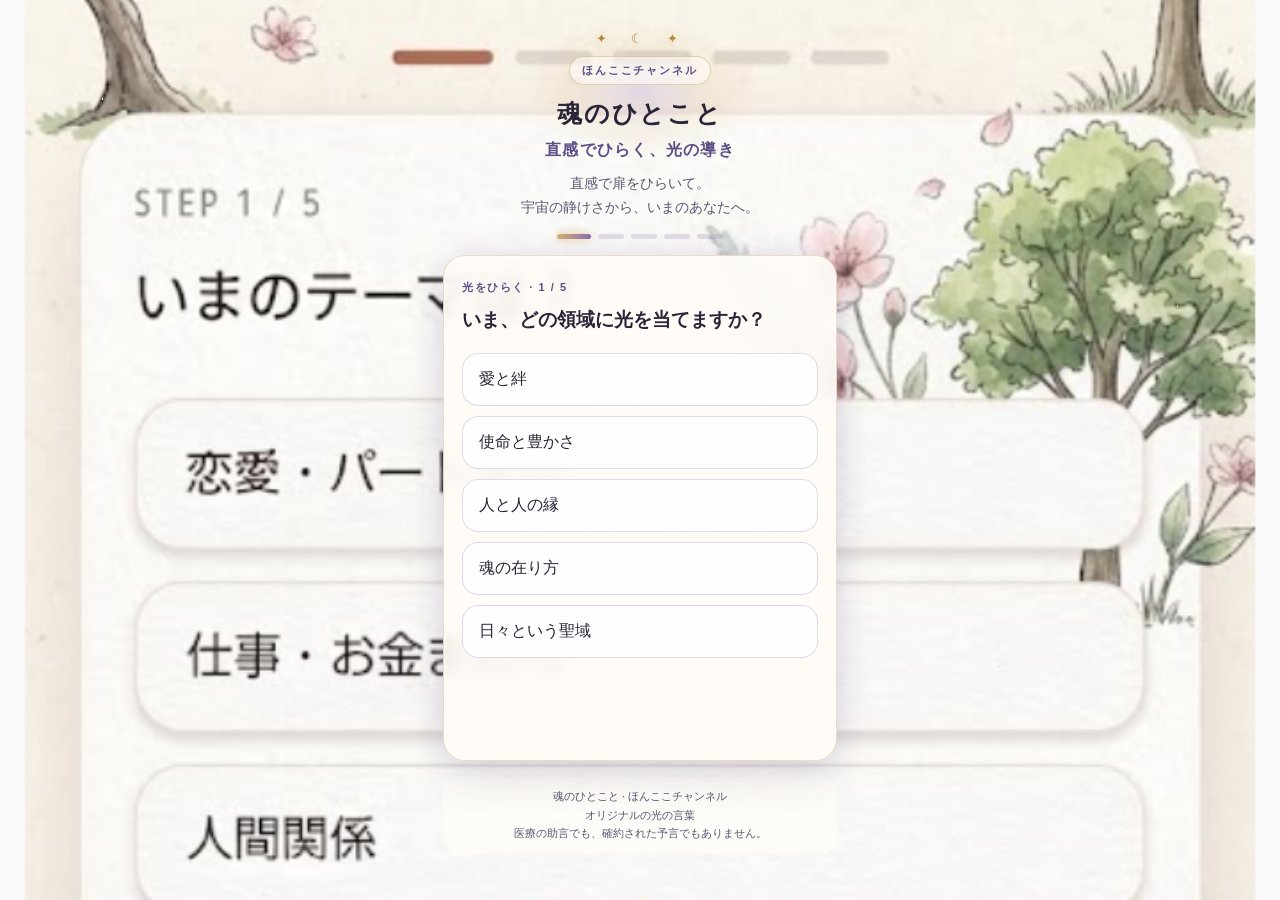
==== commit 3dd40570: "Rename the reading to 魂のひとこと Use one brand block for the provisional name and the ほんここチャンネル tag, and" ====
--- a/index.html
+++ b/index.html
@@ -5,18 +5,24 @@
   <meta name="viewport" content="width=device-width, initial-scale=1, viewport-fit=cover" />
   <meta name="theme-color" content="#3f3560" />
   <meta name="color-scheme" content="light" />
-  <meta name="description" content="忖度くん。直感で扉をひらくと、宇宙の静けさから、いまの魂へやさしい光の言葉が届きます。" />
-  <meta property="og:title" content="忖度くん — 魂に届く光のことば" />
-  <meta property="og:description" content="忖度くん。直感で選ぶだけ。守護と高次の静けさから、やさしい導きを受け取ります。" />
+  <!--
+    RENAME: edit only the product string in #brand (channel too, if it changes).
+    In-app copy reads that JSON. The title and social tags below repeat it for
+    link previews, which do not run script.
+  -->
+  <script type="application/json" id="brand">{"product":"魂のひとこと","channel":"ほんここチャンネル"}</script>
+  <meta name="description" content="魂のひとこと。直感で扉をひらくと、宇宙の静けさから、いまの魂へやさしい光の言葉が届きます。" />
+  <meta property="og:title" content="魂のひとこと — ほんここチャンネル" />
+  <meta property="og:description" content="魂のひとこと。直感で選ぶだけ。守護と高次の静けさから、やさしい導きを受け取ります。" />
   <meta property="og:type" content="website" />
   <meta property="og:locale" content="ja_JP" />
   <meta property="og:site_name" content="ほんここチャンネル" />
   <meta name="twitter:card" content="summary" />
-  <meta name="twitter:title" content="忖度くん — 魂に届く光のことば" />
-  <meta name="twitter:description" content="忖度くん。直感で選ぶだけ。守護と高次の静けさから、やさしい導きを受け取ります。" />
-  <meta name="apple-mobile-web-app-title" content="忖度くん" />
-  <link rel="icon" href="data:image/svg+xml,%3Csvg xmlns='http://www.w3.org/2000/svg' viewBox='0 0 64 64'%3E%3Ccircle cx='32' cy='32' r='30' fill='%233f3560'/%3E%3Ccircle cx='32' cy='32' r='24' fill='none' stroke='%23d4b36a' stroke-width='1.5'/%3E%3Ctext x='32' y='41' text-anchor='middle' font-size='26' fill='%23f6e7c1' font-family='serif'%3E%E6%80%AE%3C/text%3E%3C/svg%3E" />
-  <title>忖度くん — 魂に届く光のことば</title>
+  <meta name="twitter:title" content="魂のひとこと — ほんここチャンネル" />
+  <meta name="twitter:description" content="魂のひとこと。直感で選ぶだけ。守護と高次の静けさから、やさしい導きを受け取ります。" />
+  <meta name="apple-mobile-web-app-title" content="魂のひとこと" />
+  <link rel="icon" href="data:image/svg+xml,%3Csvg xmlns='http://www.w3.org/2000/svg' viewBox='0 0 64 64'%3E%3Ccircle cx='32' cy='32' r='30' fill='%233f3560'/%3E%3Ccircle cx='32' cy='32' r='24' fill='none' stroke='%23d4b36a' stroke-width='1.5'/%3E%3Cpath fill='%23f6e7c1' d='M38 16a16 16 0 1 0 0 32 12 12 0 1 1 0-32z'/%3E%3C/svg%3E" />
+  <title>魂のひとこと — ほんここチャンネル</title>
   <style>
     :root {
       --bg: #f4efe8;
@@ -123,10 +129,10 @@
     }
     h1 {
       margin: 12px 0 0;
-      font-size: 1.72rem;
+      font-size: 1.55rem;
       font-weight: 700;
-      line-height: 1.35;
-      letter-spacing: 0.16em;
+      line-height: 1.4;
+      letter-spacing: 0.08em;
       text-wrap: balance;
     }
     .lead {
@@ -385,9 +391,9 @@
   <div class="shell">
     <header>
       <p class="sigil" aria-hidden="true">✦　☾　✦</p>
-      <div class="brand">ほんここチャンネル</div>
-      <h1>忖度くん</h1>
-      <p class="lead">魂に届く、光のことば</p>
+      <div class="brand" data-brand="channel">ほんここチャンネル</div>
+      <h1 data-brand="product">魂のひとこと</h1>
+      <p class="lead">直感でひらく、光の導き</p>
       <p class="sub">直感で扉をひらいて。<br />宇宙の静けさから、いまのあなたへ。</p>
     </header>
 
@@ -403,10 +409,39 @@
       <noscript><p class="q-title">光の言葉を受け取るには、JavaScriptを有効にしてください。</p></noscript>
     </main>
 
-    <p class="foot">ほんここチャンネル · オリジナルの光の言葉<br />医療の助言でも、確約された予言でもありません。</p>
+    <p class="foot"><span data-brand="product">魂のひとこと</span> · <span data-brand="channel">ほんここチャンネル</span><br />オリジナルの光の言葉<br />医療の助言でも、確約された予言でもありません。</p>
   </div>
 
   <script>
+    const BRAND = JSON.parse(document.getElementById("brand").textContent);
+    const PRODUCT_NAME = BRAND.product;
+    const CHANNEL_NAME = BRAND.channel;
+
+    function setMeta(selector, content) {
+      const el = document.querySelector(selector);
+      if (el) el.setAttribute("content", content);
+    }
+
+    function applyBrand() {
+      const pageTitle = PRODUCT_NAME + " — " + CHANNEL_NAME;
+      const description = PRODUCT_NAME + "。直感で扉をひらくと、宇宙の静けさから、いまの魂へやさしい光の言葉が届きます。";
+      const share = PRODUCT_NAME + "。直感で選ぶだけ。守護と高次の静けさから、やさしい導きを受け取ります。";
+      document.title = pageTitle;
+      setMeta('meta[name="description"]', description);
+      setMeta('meta[property="og:title"]', pageTitle);
+      setMeta('meta[property="og:description"]', share);
+      setMeta('meta[property="og:site_name"]', CHANNEL_NAME);
+      setMeta('meta[name="twitter:title"]', pageTitle);
+      setMeta('meta[name="twitter:description"]', share);
+      setMeta('meta[name="apple-mobile-web-app-title"]', PRODUCT_NAME);
+      document.querySelectorAll("[data-brand='product']").forEach((el) => {
+        el.textContent = PRODUCT_NAME;
+      });
+      document.querySelectorAll("[data-brand='channel']").forEach((el) => {
+        el.textContent = CHANNEL_NAME;
+      });
+    }
+
     const questions = [
       {
         id: "theme",
@@ -1055,6 +1090,7 @@
 
     function classifyWho(who) {
       const w = String(who || "");
+      if (w === PRODUCT_NAME || w === CHANNEL_NAME || /ほんここ|^$/.test(w)) return "honkoko";
       if (/ハイヤー|高次/.test(w)) return "higherSelf";
       if (/未来|あとの自分|一年後|十年後|来世/.test(w)) return "futureSelf";
       if (/ご先祖|祖先|先祖|おじい|おばあ|じいちゃん|ばあちゃん/.test(w)) return "ancestor";
@@ -1065,14 +1101,14 @@
       if (/推し|アイドル|配信者/.test(w)) return "oshi";
       if (/友|親友|仲間|同僚/.test(w)) return "friend";
       if (/パートナー|彼|彼女|恋人|旦那|夫|妻|嫁/.test(w)) return "partner";
-      if (/忖度くん|ほんここ|宇宙|^$/.test(w)) return "honkoko";
+      if (/宇宙/.test(w)) return "honkoko";
       return "custom";
     }
 
     function speakAs(who, text, tone) {
       const core = String(text).trim();
       const kind = classifyWho(who);
-      const name = String(who || "忖度くん").trim() || "忖度くん";
+      const name = String(who || PRODUCT_NAME).trim() || PRODUCT_NAME;
       const voices = {
         mother: { open: "愛しいあなたへ。母の光から。", close: "いつでも、あなたの守護でいるからね。" },
         father: { open: "大地のように、父の光から。", close: "あなたの魂は、もう守られている。" },
@@ -1195,7 +1231,7 @@
           chipWrap.querySelectorAll(".chip").forEach((c) => c.classList.toggle("on", c.textContent === input.value));
         });
         const go = () => {
-          const v = (input.value || "").trim() || "忖度くん";
+          const v = (input.value || "").trim() || PRODUCT_NAME;
           advanceFromQuestion(q, v);
         };
         document.getElementById("whoGo").onclick = go;
@@ -1225,7 +1261,7 @@
       card.setAttribute("aria-busy", "false");
       card.innerHTML =
         '<div class="result">' +
-          '<div class="tag">忖度くん · ' + escapeHtml(line.vibe || "光") + "</div>" +
+          '<div class="tag">' + escapeHtml(PRODUCT_NAME) + " · " + escapeHtml(line.vibe || "光") + "</div>" +
           '<p class="from-who">' + escapeHtml(who) + "より</p>" +
           '<p class="quote">' + escapeHtml(spoken) + "</p>" +
           '<p class="meta">あなたの直感が選んだ波動で、言葉が降りてきました。<br />残したい光は、そっと画面に留めて。</p>' +
@@ -1247,7 +1283,7 @@
       updateDots();
       const excludeText = opts && opts.excludeText;
       const line = pickLine(excludeText);
-      const who = state.answers.who || "忖度くん";
+      const who = state.answers.who || PRODUCT_NAME;
       const reduce = window.matchMedia("(prefers-reduced-motion: reduce)").matches;
       const wait = reduce ? 0 : (opts && opts.quick ? 700 : 1200);
       const veil = veilLines[Math.floor(Math.random() * veilLines.length)];
@@ -1260,6 +1296,7 @@
       revealTimer = setTimeout(() => showQuote(line, who), wait);
     }
 
+    applyBrand();
     renderQuestion();
   </script>
 </body>
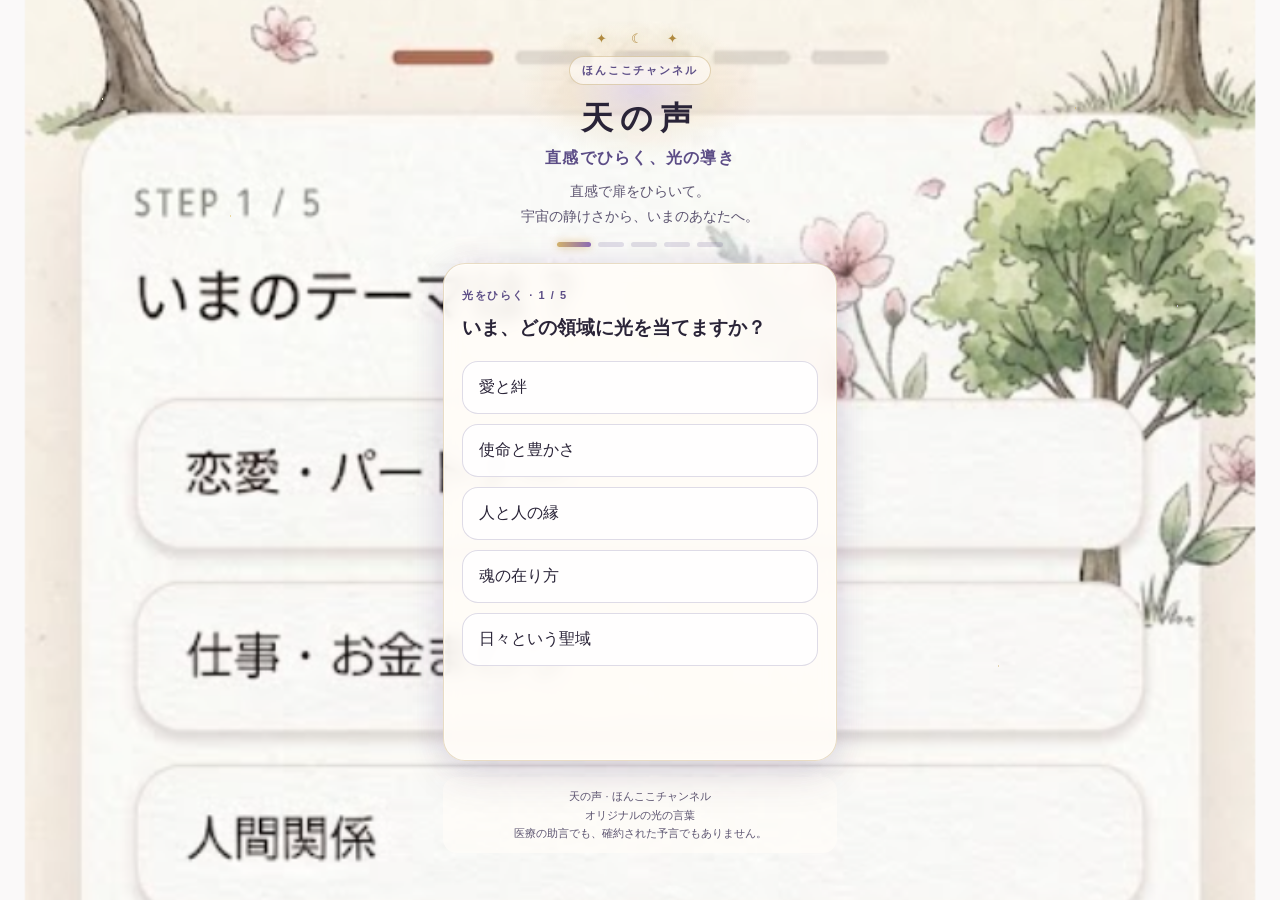
==== commit f7d4125d: "Name the reading 天の声 Replace the provisional title with the confirmed product name across the page, " ====
--- a/index.html
+++ b/index.html
@@ -10,19 +10,19 @@
     In-app copy reads that JSON. The title and social tags below repeat it for
     link previews, which do not run script.
   -->
-  <script type="application/json" id="brand">{"product":"魂のひとこと","channel":"ほんここチャンネル"}</script>
-  <meta name="description" content="魂のひとこと。直感で扉をひらくと、宇宙の静けさから、いまの魂へやさしい光の言葉が届きます。" />
-  <meta property="og:title" content="魂のひとこと — ほんここチャンネル" />
-  <meta property="og:description" content="魂のひとこと。直感で選ぶだけ。守護と高次の静けさから、やさしい導きを受け取ります。" />
+  <script type="application/json" id="brand">{"product":"天の声","channel":"ほんここチャンネル"}</script>
+  <meta name="description" content="天の声。直感で扉をひらくと、宇宙の静けさから、いまの魂へやさしい光の言葉が届きます。" />
+  <meta property="og:title" content="天の声 — ほんここチャンネル" />
+  <meta property="og:description" content="天の声。直感で選ぶだけ。守護と高次の静けさから、やさしい導きを受け取ります。" />
   <meta property="og:type" content="website" />
   <meta property="og:locale" content="ja_JP" />
   <meta property="og:site_name" content="ほんここチャンネル" />
   <meta name="twitter:card" content="summary" />
-  <meta name="twitter:title" content="魂のひとこと — ほんここチャンネル" />
-  <meta name="twitter:description" content="魂のひとこと。直感で選ぶだけ。守護と高次の静けさから、やさしい導きを受け取ります。" />
-  <meta name="apple-mobile-web-app-title" content="魂のひとこと" />
+  <meta name="twitter:title" content="天の声 — ほんここチャンネル" />
+  <meta name="twitter:description" content="天の声。直感で選ぶだけ。守護と高次の静けさから、やさしい導きを受け取ります。" />
+  <meta name="apple-mobile-web-app-title" content="天の声" />
   <link rel="icon" href="data:image/svg+xml,%3Csvg xmlns='http://www.w3.org/2000/svg' viewBox='0 0 64 64'%3E%3Ccircle cx='32' cy='32' r='30' fill='%233f3560'/%3E%3Ccircle cx='32' cy='32' r='24' fill='none' stroke='%23d4b36a' stroke-width='1.5'/%3E%3Cpath fill='%23f6e7c1' d='M38 16a16 16 0 1 0 0 32 12 12 0 1 1 0-32z'/%3E%3C/svg%3E" />
-  <title>魂のひとこと — ほんここチャンネル</title>
+  <title>天の声 — ほんここチャンネル</title>
   <style>
     :root {
       --bg: #f4efe8;
@@ -129,10 +129,10 @@
     }
     h1 {
       margin: 12px 0 0;
-      font-size: 1.55rem;
+      font-size: 2rem;
       font-weight: 700;
-      line-height: 1.4;
-      letter-spacing: 0.08em;
+      line-height: 1.35;
+      letter-spacing: 0.22em;
       text-wrap: balance;
     }
     .lead {
@@ -392,7 +392,7 @@
     <header>
       <p class="sigil" aria-hidden="true">✦　☾　✦</p>
       <div class="brand" data-brand="channel">ほんここチャンネル</div>
-      <h1 data-brand="product">魂のひとこと</h1>
+      <h1 data-brand="product">天の声</h1>
       <p class="lead">直感でひらく、光の導き</p>
       <p class="sub">直感で扉をひらいて。<br />宇宙の静けさから、いまのあなたへ。</p>
     </header>
@@ -409,7 +409,7 @@
       <noscript><p class="q-title">光の言葉を受け取るには、JavaScriptを有効にしてください。</p></noscript>
     </main>
 
-    <p class="foot"><span data-brand="product">魂のひとこと</span> · <span data-brand="channel">ほんここチャンネル</span><br />オリジナルの光の言葉<br />医療の助言でも、確約された予言でもありません。</p>
+    <p class="foot"><span data-brand="product">天の声</span> · <span data-brand="channel">ほんここチャンネル</span><br />オリジナルの光の言葉<br />医療の助言でも、確約された予言でもありません。</p>
   </div>
 
   <script>
@@ -1048,7 +1048,7 @@
     const whoChips = ["ハイヤーセルフ", "未来の自分", "お母さん", "ご先祖さま", "守護存在", "推し", "先生"];
 
     const veilLines = [
-      "宇宙の静けさに、耳を澄ませています…",
+      PRODUCT_NAME + "に、耳を澄ませています…",
       "光の層を、そっと開いています…",
       "守護の波動が、言葉を紡いでいます…",
       "高次のサインを、受け取っています…"
@@ -1120,7 +1120,7 @@
         ancestor: { open: "つながりのむこう、ご先祖の光より。", close: "あなたの足元は、もう祝福されている。" },
         higherSelf: { open: "高次のあなたから、地上のあなたへ。", close: "思い出すだけでいい。あなたは、すでに知っている。" },
         guide: { open: "守護の光が、静かに語りかける。", close: "あなたは、守られている。そのままで大丈夫。" },
-        honkoko: { open: "宇宙の静けさから。", close: "" },
+        honkoko: { open: PRODUCT_NAME + "が、静けさから届ける。", close: "" },
         custom: { open: name + "の波動を通して。", close: "—— " + name + "より、光を込めて。" }
       };
       const v = voices[kind] || voices.custom;
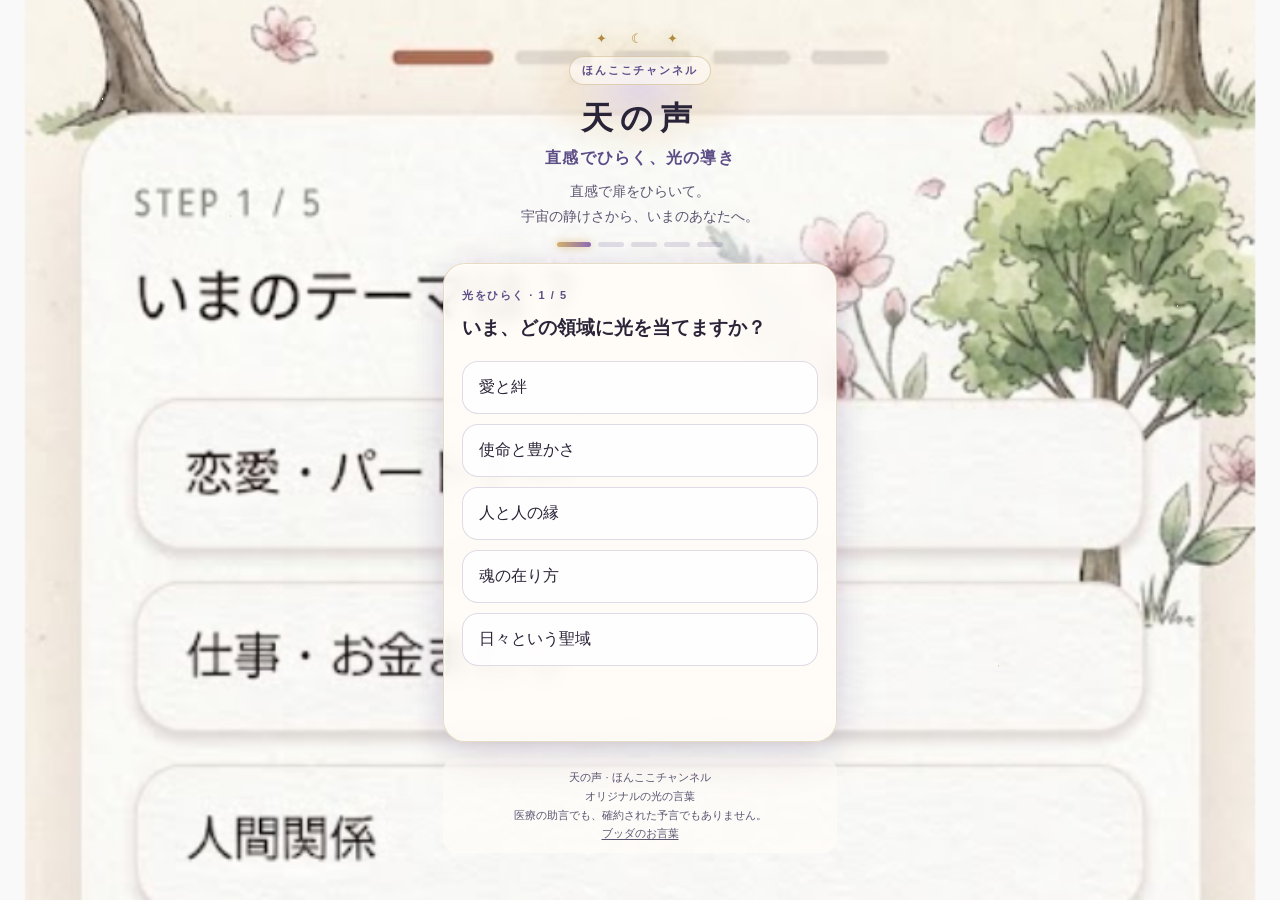
==== commit b74a7a98: "Add ブッダのお言葉 as a separate okotoba page. Keep the root 天の声 app, with only a small footer link to the " ====
--- a/index.html
+++ b/index.html
@@ -373,6 +373,10 @@
       color: var(--muted);
       line-height: 1.7;
     }
+    .foot a.sister {
+      color: inherit;
+      text-underline-offset: 2px;
+    }
     .hidden { display: none !important; }
     @keyframes breathe {
       0%, 100% { transform: scale(1); filter: saturate(1); }
@@ -409,7 +413,7 @@
       <noscript><p class="q-title">光の言葉を受け取るには、JavaScriptを有効にしてください。</p></noscript>
     </main>
 
-    <p class="foot"><span data-brand="product">天の声</span> · <span data-brand="channel">ほんここチャンネル</span><br />オリジナルの光の言葉<br />医療の助言でも、確約された予言でもありません。</p>
+    <p class="foot"><span data-brand="product">天の声</span> · <span data-brand="channel">ほんここチャンネル</span><br />オリジナルの光の言葉<br />医療の助言でも、確約された予言でもありません。<br /><a class="sister" href="okotoba/">ブッダのお言葉</a></p>
   </div>
 
   <script>
